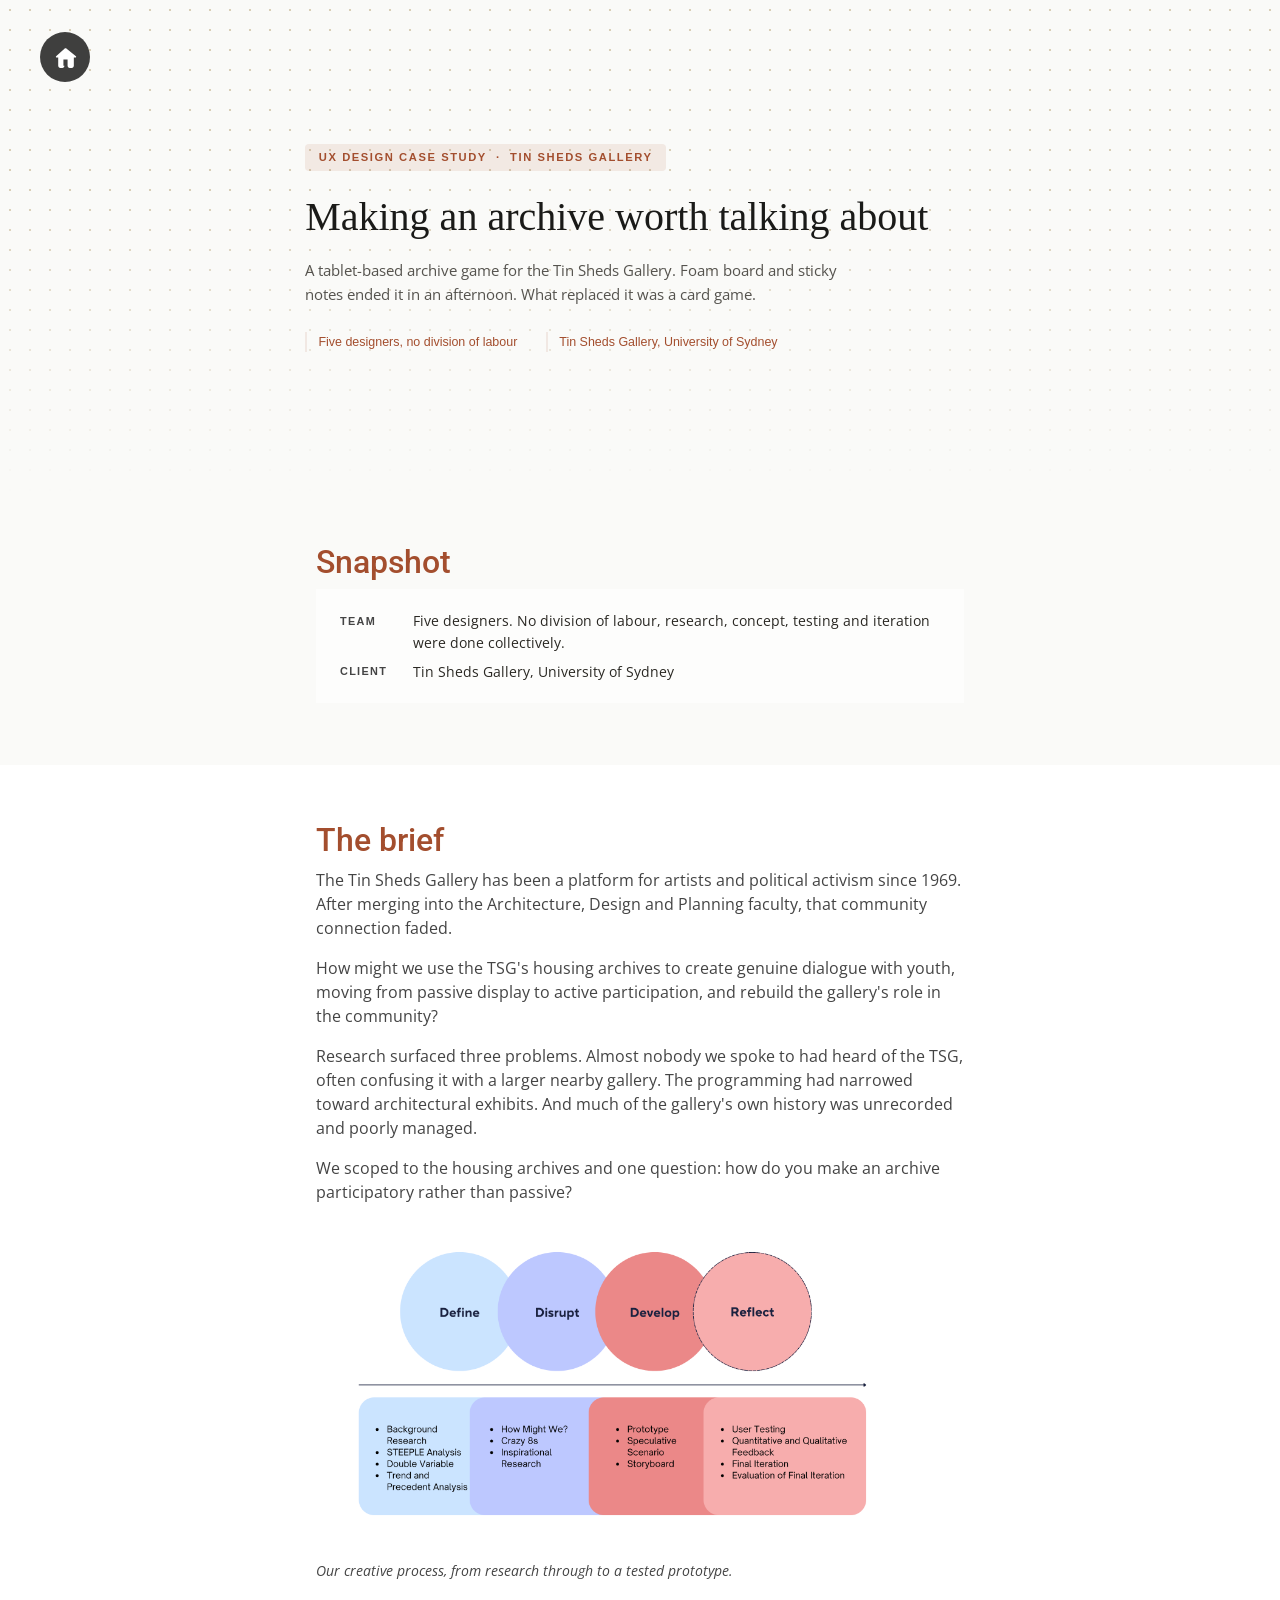
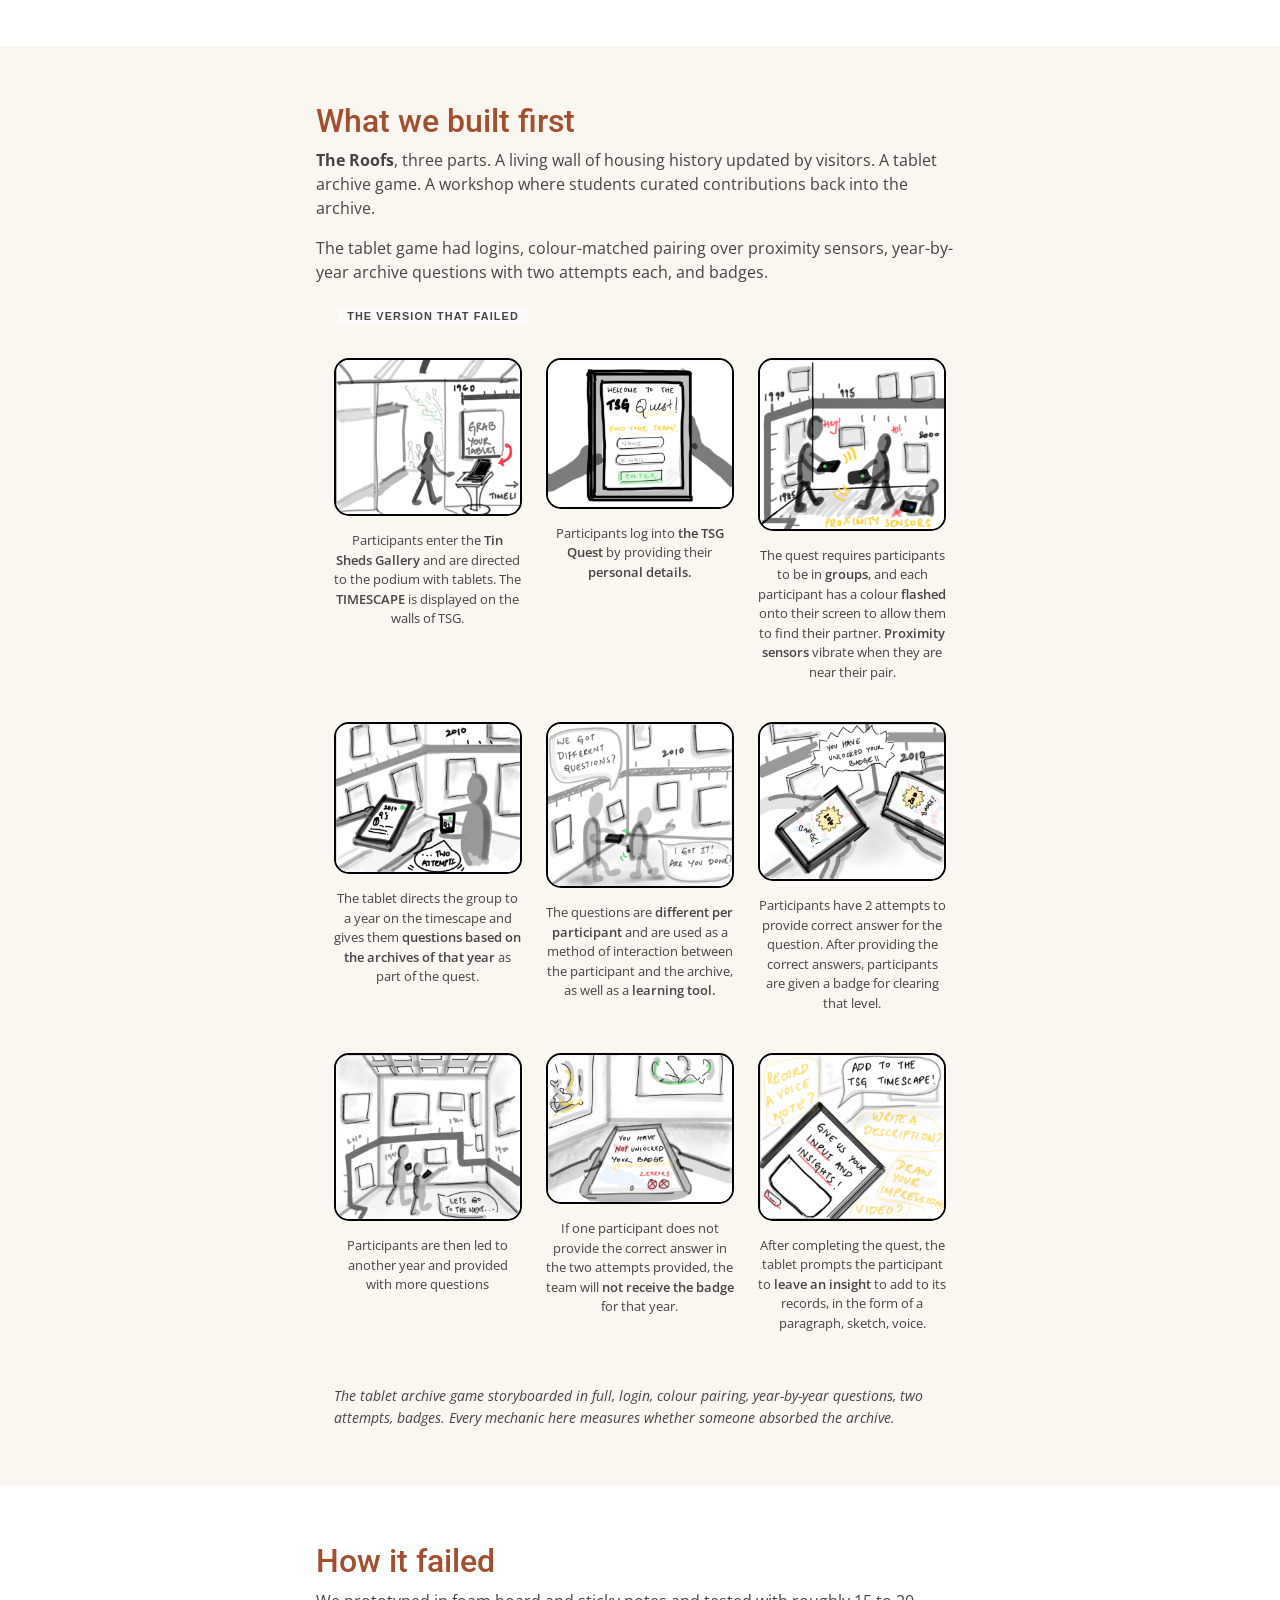
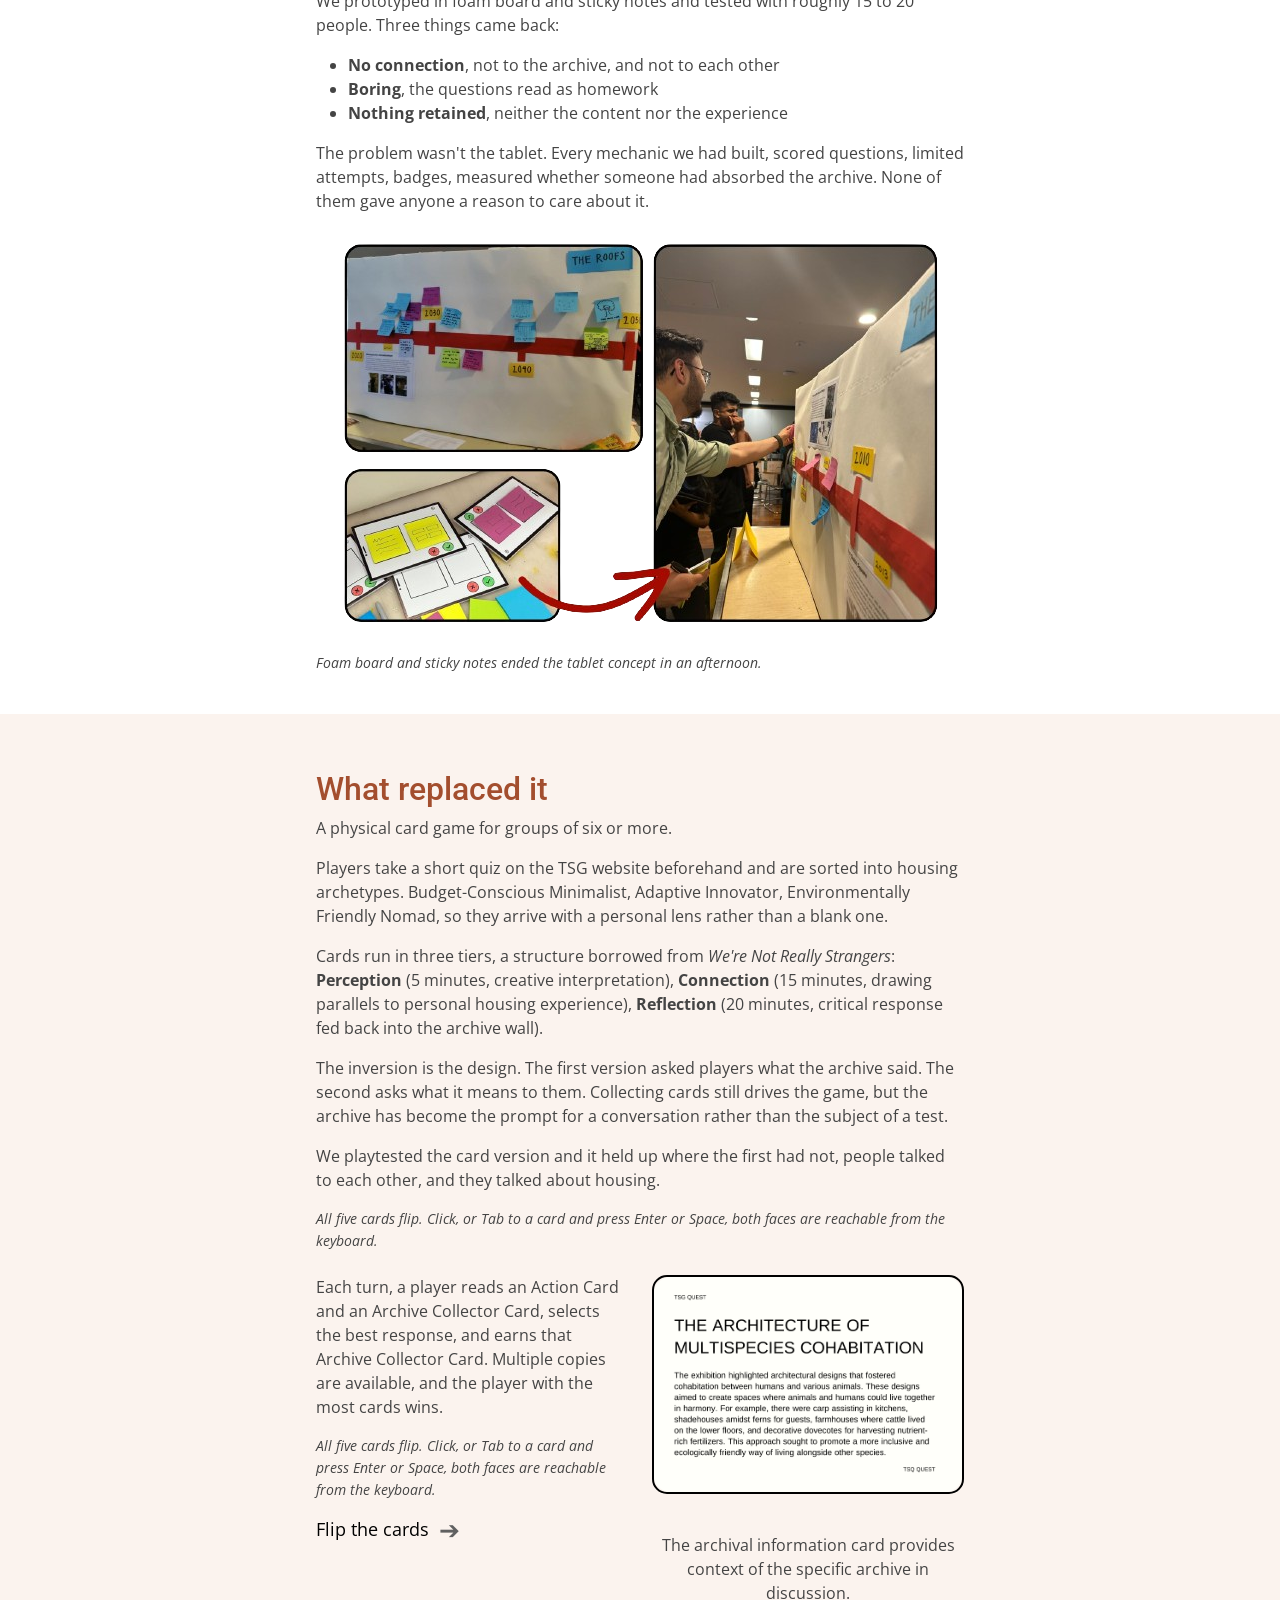
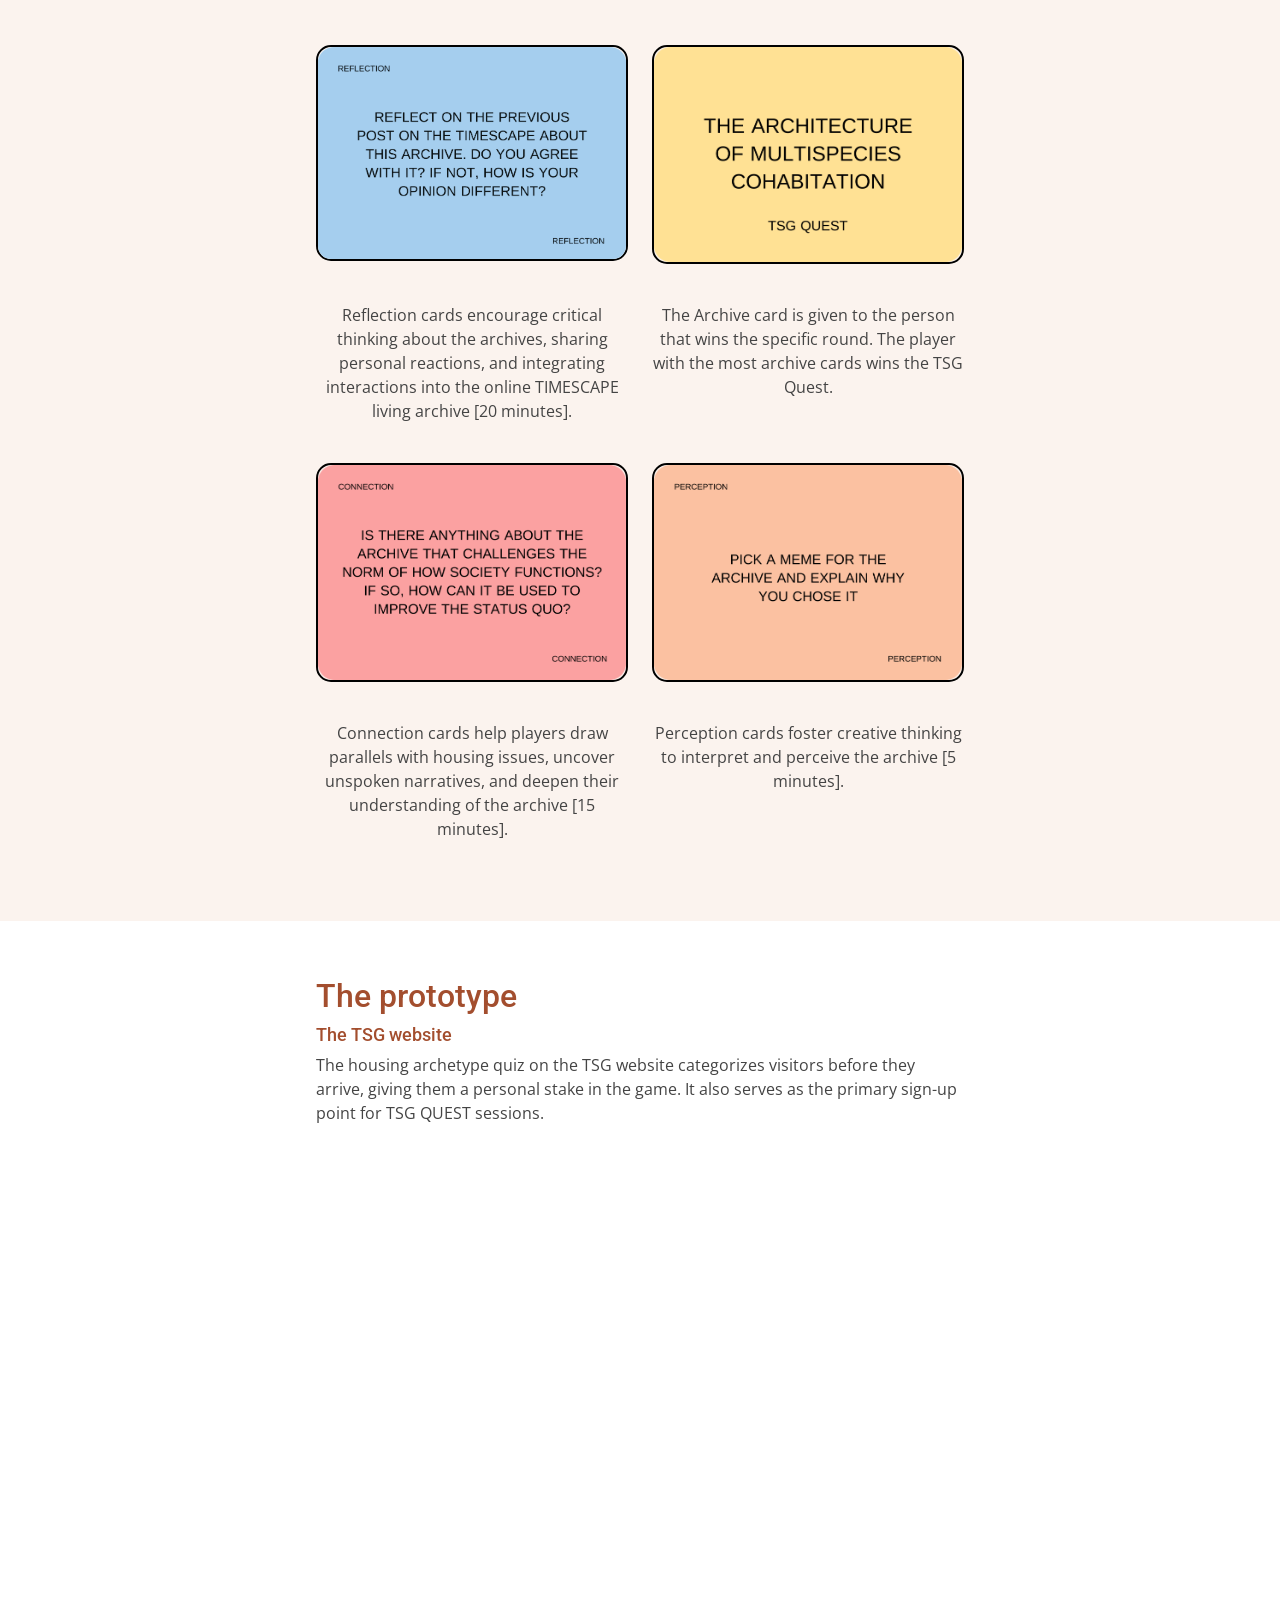
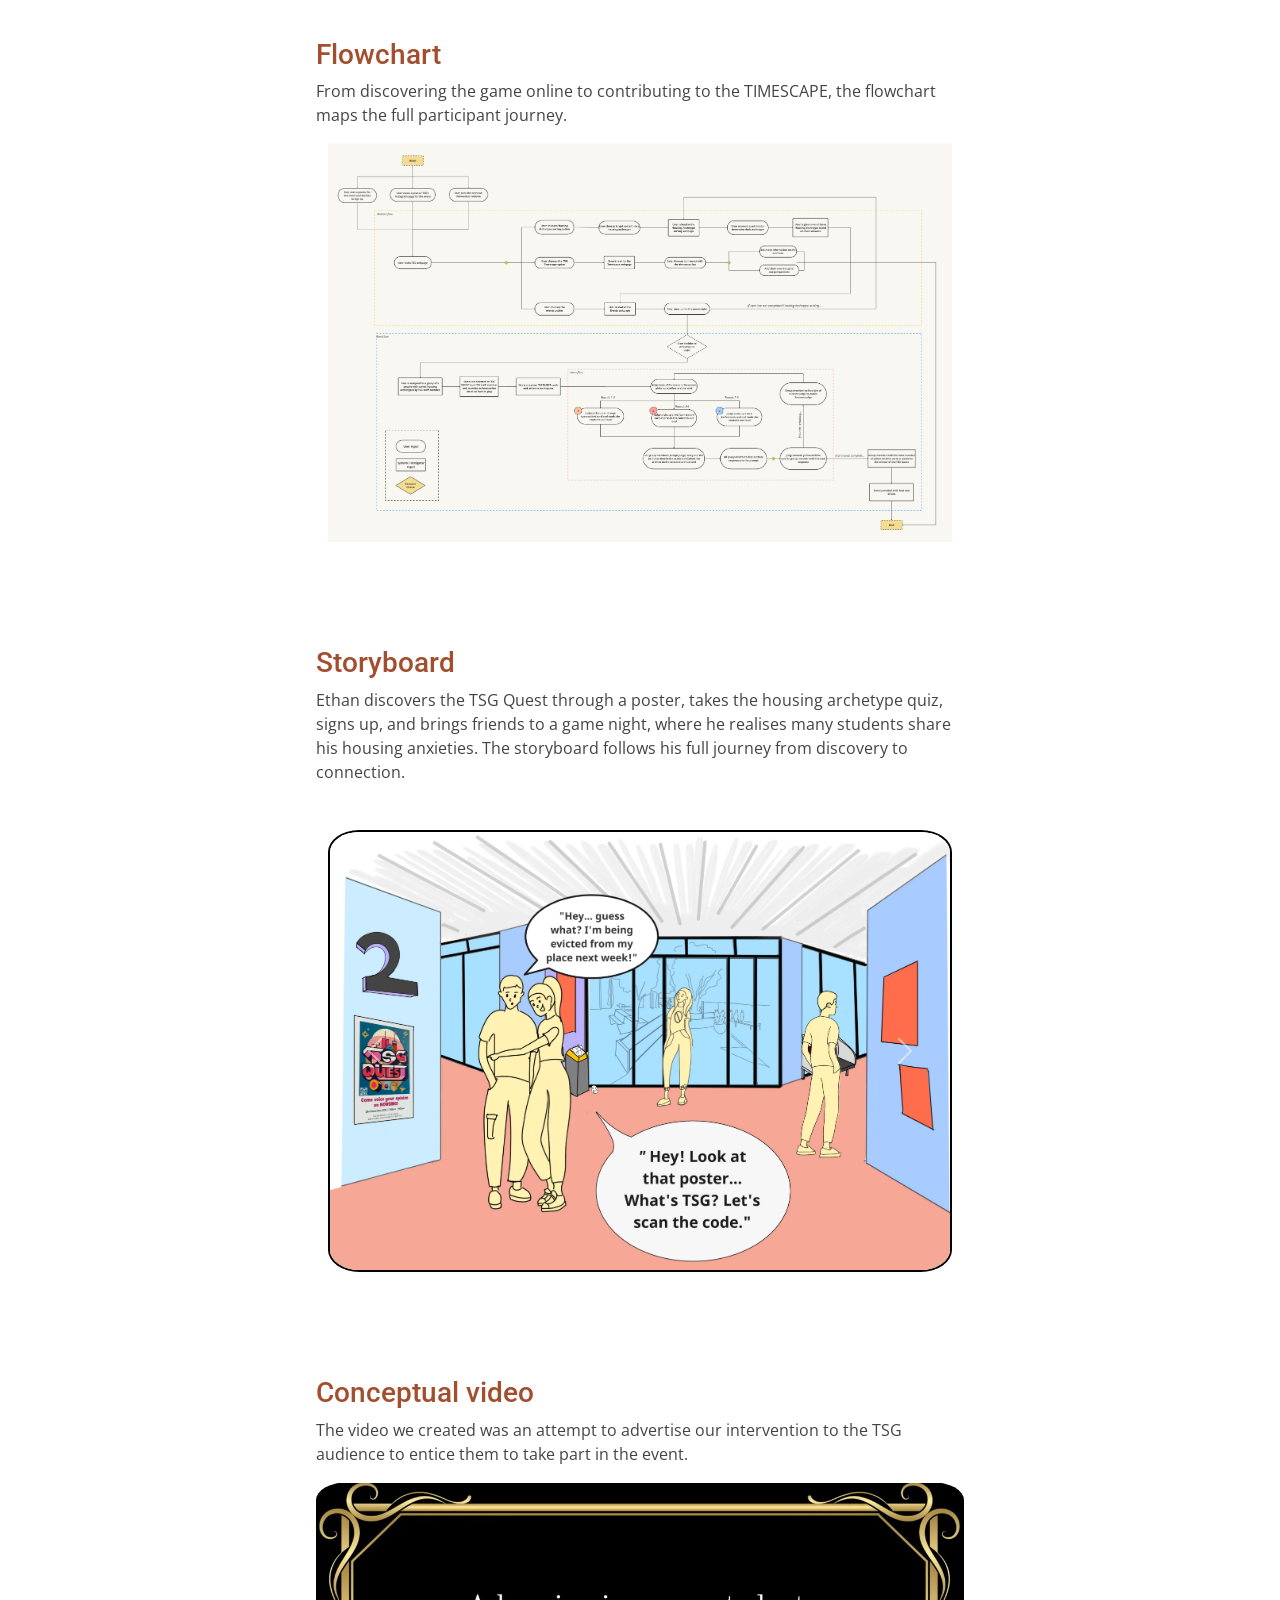
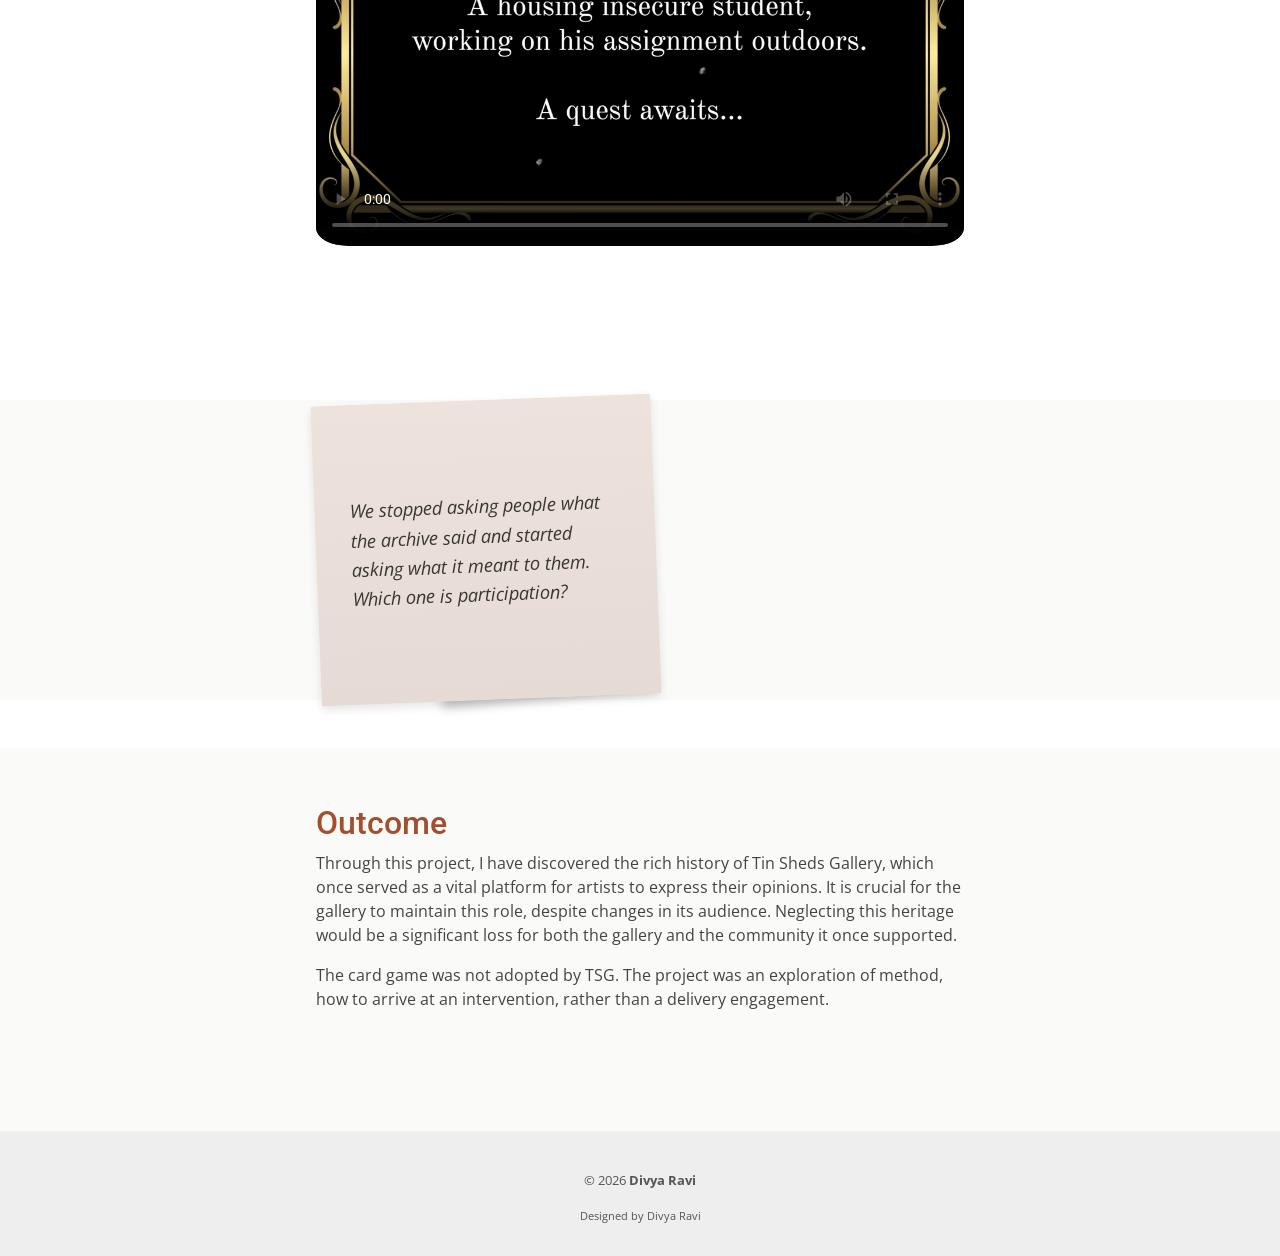
==== ux-projects/studio_project.html @ 5db8ec94 "first new commit" ====
<!DOCTYPE html>
<html lang="en">

<head>
  <meta charset="utf-8">
  <meta content="width=device-width, initial-scale=1" name="viewport">

  <title>TSG Quest | Divya Ravi</title>
  <meta content="" name="description">
  <meta content="" name="keywords">
  
  <!-- Favicons -->
  <link href="assets/img/apple-touch-icon.png" rel="apple-touch-icon"> 

  <link rel="icon" href="data:,">

  <!-- Google Fonts -->
  <link href="https://fonts.googleapis.com/css?family=Open+Sans:300,300i,400,400i,600,600i,700,700i|Roboto:300,300i,400,400i,500,500i,600,600i,700,700i|Poppins:300,300i,400,400i,500,500i,600,600i,700,700i" rel="stylesheet">


  

  <!-- Runs before any CSS. Two jobs, both fail-safe:
       1. adds .js to <html> — [data-aos] hiding is gated on it, so if this
          script never runs every animated element renders visible.
       2. adds .preloader-seen on repeat visits in the same tab, so the
          preloader is never painted on internal navigation (no flash). -->
  <script>
    document.documentElement.className += ' js';
    try {
      if (sessionStorage.getItem('dr-preloader-shown')) {
        document.documentElement.className += ' preloader-seen';
      }
    } catch (e) { /* private mode / storage blocked — just show the preloader */ }
  </script>
  <!-- PATH: vendor CSS — Bootstrap 5, Bootstrap Icons, AOS (CDN; local vendor/ was absent) -->
  <link href="https://cdn.jsdelivr.net/npm/bootstrap@5.3.3/dist/css/bootstrap.min.css" rel="stylesheet">
  <link href="https://cdn.jsdelivr.net/npm/bootstrap-icons@1.11.3/font/bootstrap-icons.min.css" rel="stylesheet">
  <link href="https://cdn.jsdelivr.net/npm/aos@2.3.4/dist/aos.css" rel="stylesheet">
  <!-- PATH: main stylesheet -->
  <link href="assets/css/projectstyle.css" rel="stylesheet">
  <!-- PATH: shared case study styles — hero pattern (flow strip to follow) -->
  <link href="assets/css/case-study.css?v=5" rel="stylesheet">

  <link rel="preconnect" href="https://fonts.googleapis.com">
  <link rel="preconnect" href="https://fonts.gstatic.com" crossorigin>
  <link href="https://fonts.googleapis.com/css2?family=Playwrite+PE:wght@100..400&display=swap" rel="stylesheet">

  

  <style>

body{
      margin-left: 0%;
      margin-right: 0%;
    }


    .playwrite-text {
    font-family: "Playwrite PE", cursive;
    font-optical-sizing: auto;
    font-weight: 400; /* Adjust the weight as needed */
    font-style: normal;
}


@media (max-width: 600px) {
  .dis{
    display: none;
  }
}

    /* ── TSG — page accent. The ONLY per-page hero
       declaration. Everything else is in case-study.css.
       terracotta · verified >=4.5:1 as text on #FAFAF8 ── */
    .tsg-hero { --hero-accent: #A34E2E; }
  
    /* Page accent on <body> so h2/h3 and the drop-cap can reach it. */
    body { --hero-accent: #A34E2E; }
  </style>

 <script async src="https://www.googletagmanager.com/gtag/js?id=G-MVNYZ6Y0L4"></script>
<script>
  window.dataLayer = window.dataLayer || [];
  function gtag(){dataLayer.push(arguments);}
  gtag('js', new Date());

  gtag('config', 'G-MVNYZ6Y0L4');
</script>
  
</head>

<body>

  
  <a href="../index.html" class="home-btn" aria-label="Back to Home">
  <svg viewBox="0 0 24 24" class="home-icon">
    <path d="M10 20v-6h4v6c0 1.1.9 2 2 2h2c1.1 0 
    2-.9 2-2v-8h1.55c.66 0 .99-.8.47-1.27L13.12 
    3.52c-.6-.56-1.53-.56-2.12 0L2.98 10.73c-.52.47-.19 
    1.27.47 1.27H5v8c0 1.1.9 2 2 2h2c1.1 0 
    2-.9 2-2z"/>
  </svg>
</a>

   <!-- Header 
   <header id="header" class="d-flex align-items-center">
    <div class="container d-flex align-items-center justify-content-between">

      <div class="logo">
        <a href="../index.html"><img src="assets/img/logo.png" alt="" class="img-fluid"></a>
      </div>

      <nav id="navbar" class="navbar">
        <ul>
          <li><a class="nav-link scrollto active" href="../index.html">Projects</a></li>
          <li><a class="nav-link scrollto" href="../AboutMe.html">About</a></li>

        </ul>-
        <i class="bi bi-list mobile-nav-toggle"></i>
      </nav>

    </div>
    
  </header><!-- End Header -->
  

  
  <main id="main">

<div class="project-hero tsg-hero">
  <div class="container">
    <div class="text-with-margins">

      <span class="badge-type">UX Design Case Study &nbsp;·&nbsp; Tin Sheds Gallery</span>

      <h1>Making an archive worth talking about </h1>

      <p class="hero-sub">A tablet-based archive game for the Tin Sheds Gallery. Foam board and sticky notes ended it in an afternoon. What replaced it was a card game.</p>

      <div class="meta-row">
        <div class="meta-chip">Five designers, no division of labour</div>
        <div class="meta-chip">Tin Sheds Gallery, University of Sydney</div>
      
      </div>

    </div>
  </div>
</div>

    <!-- ══ Snapshot ══ -->
    <div class="frame-bg" style="background:#FAFAF8; width:100%;">
      <div class="container padding" style="padding-top:3rem;" data-aos="fade-up">
        <div class="text-with-margins">
          <h2>Snapshot</h2>
          <dl class="cs-snapshot">
            <dt>Team</dt>   <dd>Five designers. No division of labour, research, concept, testing and iteration were done collectively.</dd>
            <dt>Client</dt> <dd>Tin Sheds Gallery, University of Sydney</dd>
          </dl>
        </div>
      </div>
    </div>

    <!-- ══ The brief — absorbs THE DESIGN CHALLENGE, Design Process,
         Identifying the problem, OUR CREATIVE PROCESS ══ -->
    <div class="frame-bg" style="background:#FFFFFF; width:100%;">
      <div class="container padding" style="padding-top:3.5rem;" data-aos="fade-up">
        <div class="text-with-margins">
          <h2>The brief</h2>
          <p>The Tin Sheds Gallery has been a platform for artists and political activism since 1969. After merging into the Architecture, Design and Planning faculty, that community connection faded.</p>
          <p>How might we use the TSG's housing archives to create genuine dialogue with youth, moving from passive display to active participation, and rebuild the gallery's role in the community?</p>
          <p>Research surfaced three problems. Almost nobody we spoke to had heard of the TSG, often confusing it with a larger nearby gallery. The programming had narrowed toward architectural exhibits. And much of the gallery's own history was unrecorded and poorly managed.</p>
          <p>We scoped to the housing archives and one question: how do you make an archive participatory rather than passive?</p>
          <img src="./assets/img/studio/design-process.png" alt="design process"  data-aos="zoom-in" width="90%" loading="lazy">
          <p class="cs-caption">Our creative process, from research through to a tested prototype.</p>
          <br>
        </div>
      </div>
    </div>

    <!-- ══ What we built first — absorbs Our Initial Concept, THE ROOFS ══ -->
    <div class="frame-bg" style="background:#FAF6F0; width:100%;">
      <div class="container padding" style="padding-top:3.5rem;" data-aos="fade-up">
        <div class="text-with-margins">
          <h2>What we built first</h2>
          <p><strong>The Roofs</strong>, three parts. A living wall of housing history updated by visitors. A tablet archive game. A workshop where students curated contributions back into the archive.</p>
          <p>The tablet game had logins, colour-matched pairing over proximity sensors, year-by-year archive questions with two attempts each, and badges.</p>
          <div class="fs-framed" style="margin-top:2rem;">
                <span class="flow-strip__usecase">the version that failed</span>
              <div class="row" style="padding-top: 20px;">
                <div class="col-lg-4 mb-4">
                  <img src="./assets/img/studio/sb1.png" class="img-fluid" alt="Image 1" style="border: 2px solid #000;">
                  <p class="text-center" style="font-size: small;">Participants enter the <span class="semibold">Tin Sheds Gallery</span>  and are directed to the podium with tablets. The <span class="semibold">TIMESCAPE</span> is displayed on the walls of TSG.</p>
                </div>
                <div class="col-lg-4 mb-4">
                  <img src="./assets/img/studio/sb2.png" class="img-fluid" alt="Image 2" style="border: 2px solid #000;">
                  <p class="text-center" style="font-size: small;">Participants log into <span class="semibold">the TSG Quest</span> by providing their <span class="semibold">personal details.</span></p>
                </div>
                <div class="col-lg-4 mb-4">
                  <img src="./assets/img/studio/sb3.png" class="img-fluid" alt="Image 3" style="border: 2px solid #000;">
                  <p class="text-center" style="font-size: small;">The quest requires participants to be in <span class="semibold">groups</span>, and each participant has a colour <span class="semibold">flashed</span> onto their screen to allow them to find their partner. <span class="semibold">Proximity sensors</span> vibrate when they are near their pair.</p>
                </div>
                <div class="col-lg-4 mb-4">
                  <img src="./assets/img/studio/sb4.png" class="img-fluid" alt="Image 4" style="border: 2px solid #000;">
                  <p class="text-center" style="font-size: small;">The tablet directs the group to a year on the timescape and gives them <span class="semibold">questions based on the archives of that year</span> as part of the quest.</p>
                </div>
                <div class="col-lg-4 mb-4">
                  <img src="./assets/img/studio/sb5.png" class="img-fluid" alt="Image 5" style="border: 2px solid #000;">
                  <p class="text-center" style="font-size: small;">The questions are <span class="semibold">different per participant</span> and are used as a method of interaction between the participant and the archive, as well as a <span class="semibold">learning tool.</span></p>
                </div>
                <div class="col-lg-4 mb-4">
                  <img src="./assets/img/studio/sb6.png" class="img-fluid" alt="Image 6" style="border: 2px solid #000;">
                  <p class="text-center" style="font-size: small;">Participants have 2 attempts to provide correct answer for the question. After providing the correct answers, participants are given a badge for clearing that level.</p>
                </div>
                <div class="col-lg-4 mb-4">
                  <img src="./assets/img/studio/sb7.png" class="img-fluid" alt="Image 7" style="border: 2px solid #000;">
                  <p class="text-center" style="font-size: small;">Participants are then led to another year and provided with more questions</p>
                </div>
                <div class="col-lg-4 mb-4">
                  <img src="./assets/img/studio/sb8.png" class="img-fluid" alt="Image 8" style="border: 2px solid #000;">
                  <p class="text-center" style="font-size: small;">If one participant does not provide the correct answer in the two attempts provided, the team will <span class="semibold">not receive the badge</span> for that year.</p>
                </div>
                <div class="col-lg-4 mb-4">
                  <img src="./assets/img/studio/sb9.png" class="img-fluid" alt="Image 9" style="border: 2px solid #000;">
                  <p class="text-center" style="font-size: small;">After completing the quest, the tablet prompts the participant to <span class="semibold">leave an insight</span> to add to its records, in the form of a paragraph, sketch, voice.</p>
                </div>
              </div>
              <p class="cs-caption">The tablet archive game storyboarded in full, login, colour pairing, year-by-year questions, two attempts, badges. Every mechanic here measures whether someone absorbed the archive.</p>
              </div>
        </div>
      </div>
    </div>

    <!-- ══ How it failed — the centre of the page ══ -->
    <div class="frame-bg" style="background:#FFFFFF; width:100%;">
      <div class="container padding" style="padding-top:3.5rem;" data-aos="fade-up">
        <div class="text-with-margins">
          <h2>How it failed</h2>
          <p>We prototyped in foam board and sticky notes and tested with roughly 15 to 20 people. Three things came back:</p>
          <ul>
            <li><strong>No connection</strong>, not to the archive, and not to each other</li>
            <li><strong>Boring</strong>, the questions read as homework</li>
            <li><strong>Nothing retained</strong>, neither the content nor the experience</li>
          </ul>
          <p>The problem wasn't the tablet. Every mechanic we had built, scored questions, limited attempts, badges, measured whether someone had absorbed the archive. None of them gave anyone a reason to care about it.</p>
          <img src="./assets/img/studio/user-testing.png" class="img-fluid d-block mx-auto" alt="Image" style="max-width: 100%; max-height: auto;">
          <p class="cs-caption">Foam board and sticky notes ended the tablet concept in an afternoon.</p>
        </div>
      </div>
    </div>

    <!-- ══ What replaced it — absorbs Card Game, FINAL CONCEPT, ACTION CARDS ══ -->
    <div class="frame-bg" style="background:#FBF3EE; width:100%;">
      <div class="container padding" style="padding-top:3.5rem;" data-aos="fade-up">
        <div class="text-with-margins">
          <h2>What replaced it</h2>
          <p>A physical card game for groups of six or more.</p>
          <p>Players take a short quiz on the TSG website beforehand and are sorted into housing archetypes. Budget-Conscious Minimalist, Adaptive Innovator, Environmentally Friendly Nomad, so they arrive with a personal lens rather than a blank one.</p>
          <p>Cards run in three tiers, a structure borrowed from <em>We're Not Really Strangers</em>: <strong>Perception</strong> (5 minutes, creative interpretation), <strong>Connection</strong> (15 minutes, drawing parallels to personal housing experience), <strong>Reflection</strong> (20 minutes, critical response fed back into the archive wall).</p>
          <p>The inversion is the design. The first version asked players what the archive said. The second asks what it means to them. Collecting cards still drives the game, but the archive has become the prompt for a conversation rather than the subject of a test.</p>
          <p>We playtested the card version and it held up where the first had not, people talked to each other, and they talked about housing.</p>

          <p class="cs-caption">All five cards flip. Click, or Tab to a card and press Enter or Space, both faces are reachable from the keyboard.</p>
          <div class="row mt-4">
              <!-- First Cell: Text Only -->
              <div class="col-md-6 mb-4 vertical-center">
                <div class="text-left">
                  <p>Each turn, a player reads an Action Card and an Archive Collector Card, selects the best response, and earns that Archive Collector Card. Multiple copies are available, and the player with the most cards wins.</p>
                   <p class="cs-caption">All five cards flip. Click, or Tab to a card and press Enter or Space, both faces are reachable from the keyboard.</p>
                   <div class="flip-cards-text">
                    <span style="color: #000;">Flip the cards</span>
                    <span class="arrow">➔</span> <!-- This is the right arrow Unicode character -->
                  </div>
                </div>
              </div>
              
              <!-- Second Cell: Image with Text -->

              <div class="col-md-6 mb-4">
                <div class="text-center">
                  <div class="flip-card" onclick="toggleFlip(this)">
                    <div class="flip-card-inner">
                      <div class="flip-card-front">
                        <img src="./assets/img/studio/information.png" alt="info card" style="width:100%; height:100%; border: 2px solid #000;" class="img-fluid">
                      </div>
                      <div class="flip-card-back">
                        <img src="./assets/img/studio/info-back.png" alt="infocard" style="width:100%; height:100%; border: 2px solid #000;" class="img-fluid">
                      </div>
                    </div>
                  </div>
                  <p class="mt-2 text-center">The archival information card provides context of the specific archive in discussion.</p>
                </div>
              </div>
            </div>
          <div class="row">
              <!-- Third Cell: Image with Text -->
              <div class="col-md-6 mb-4">
                <div class="text-center">
                  <div class="flip-card" onclick="toggleFlip(this)">
                    <div class="flip-card-inner">
                      <div class="flip-card-front">
                        <img src="./assets/img/studio/reflection.png" alt="blue card" style="width:100%; height:100%; border: 2px solid #000;" class="img-fluid">
                      </div>
                      <div class="flip-card-back">
                        <img src="./assets/img/studio/reflection-back.png" alt="blue card" style="width:100%; height:100%; border: 2px solid #000;" class="img-fluid">
                      </div>
                    </div>
                  </div>
                  <p class="mt-2 text-center">Reflection cards encourage critical thinking about the archives, sharing personal reactions, and integrating interactions into the online TIMESCAPE living archive [20 minutes].</p>
                </div>
              </div>
        
              <!-- Fourth Cell: Image with Text -->
              <div class="col-md-6 mb-4">
                <div class="text-center">
                  <div class="flip-card" onclick="toggleFlip(this)">
                    <div class="flip-card-inner">
                      <div class="flip-card-front">
                        <img src="./assets/img/studio/archive.png" alt="yellow card" style="width:100%; height:100%; border: 2px solid #000;" class="img-fluid">
                      </div>
                      <div class="flip-card-back">
                        <img src="./assets/img/studio/archive-back.png" alt="yellow card" style="width:100%; height:100%; border: 2px solid #000;" class="img-fluid">
                      </div>
                    </div>
                  </div>
                  <p class="mt-2 text-center">The Archive card is given to the person that wins the specific round. The player with the most archive cards wins the TSG Quest.</p>
                </div>
              </div>
            </div>
          <div class="row">
              <!-- Fifth Cell: Image with Text -->
              <div class="col-md-6 mb-4">
                <div class="text-center">
                  <div class="flip-card" onclick="toggleFlip(this)">
                    <div class="flip-card-inner">
                      <div class="flip-card-front">
                        <img src="./assets/img/studio/connection.png" alt="red card" style="width:100%; height:100%; border: 2px solid #000;" class="img-fluid">
                      </div>
                      <div class="flip-card-back">
                        <img src="./assets/img/studio/connection-back.png" alt="red card" style="width:100%; height:100%; border: 2px solid #000;" class="img-fluid">
                      </div>
                    </div>
                  </div>
                  <p class="mt-2 text-center">Connection cards help players draw parallels with housing issues, uncover unspoken narratives, and deepen their understanding of the archive [15 minutes].</p>
                </div>
              </div>
        
              <!-- Sixth Cell: Image with Text -->
              
              <div class="col-md-6 mb-4">
                <div class="text-center">
                  <div class="flip-card" onclick="toggleFlip(this)">
                    <div class="flip-card-inner">
                      <div class="flip-card-front">
                        <img src="./assets/img/studio/perception.png" alt="orange card" style="width:100%; height:100%; border: 2px solid #000;" class="img-fluid">
                      </div>
                      <div class="flip-card-back">
                        <img src="./assets/img/studio/perception-back.png" alt="orange card" style="width:100%; height:100%; border: 2px solid #000;" class="img-fluid">
                      </div>
                    </div>
                  </div>
                  <p class="mt-2 text-center">Perception cards foster creative thinking to interpret and perceive the archive [5 minutes].</p>
                </div>
              </div>
            </div>
        </div>
      </div>
    </div>

    <!-- ══ The prototype — absorbs Website prototype, FlowChart, StoryBoard, Video ══ -->
    <div class="frame-bg" style="background:#FFFFFF; width:100%;">
      <div class="container padding" style="padding-top:3.5rem;" data-aos="fade-up">
        <div class="text-with-margins">
          <h2>The prototype</h2>

          <h3 style="font-size: large;">The TSG website</h3>
          <p>The housing archetype quiz on the TSG website categorizes visitors before they arrive, giving them a personal stake in the game. It also serves as the primary sign-up point for TSG QUEST sessions.</p>
          <div class="icon-box mt-5">
            <div class="figma-container" style=" padding-bottom: 20px;">
                <iframe class="figma-embed" src="https://www.figma.com/embed?embed_host=share&url=https%3A%2F%2Fwww.figma.com%2Fproto%2Fgc8Y8tda2FNI83XiVoOhji%2FProjects%3Fpage-id%3D1%253A2%26type%3Ddesign%26node-id%3D5-191%26viewport%3D446%252C463%252C0.06%26t%3DygktWAiurfx8zF29-1%26scaling%3Dscale-down%26mode%3Ddesign" allowfullscreen></iframe>
            </div>
          </div>

          <div class="container padding"></div>
          <h3>Flowchart</h3>
          <p>From discovering the game online to contributing to the TIMESCAPE, the flowchart maps the full participant journey.</p>
          <div class="container-fluid">
          <img src="./assets/img/studio/flowchart.jpg" alt="flowchart" data-aos="zoom-in" width="100%" loading="lazy" data-bs-toggle="modal" data-bs-target="#lightboxModal">
        </div>

        <div class="container padding"></div>
        <br>
          <h3>Storyboard</h3>
          <p>Ethan discovers the TSG Quest through a poster, takes the housing archetype quiz, signs up, and brings friends to a game night, where he realises many students share his housing anxieties. The storyboard follows his full journey from discovery to connection.</p>
          <div class="container-fluid" style="padding-top: 30px;" >
          <div id="carouselExample" class="carousel slide">
            <div class="carousel-inner">
              <div class="carousel-item active">
                <img src="./assets/img/studio/story1.jpg" class="d-block w-100" alt="storyboard" style="border: 2px solid #000; border-radius:5%;">
                <div class="overlay">
                  <div class="text">Two students walk into the Wilkinson building. Our protagonist, Ethan, is worried about being evicted. They spot a TSG Quest poster on the wall and scan the QR code to get to the website.</div>
                </div>
              </div>
              <div class="carousel-item">
                <img src="./assets/img/studio/story2.jpg" class="d-block w-100" alt="storyboard" style="border: 2px solid #000; border-radius:5%; ">
                <div class="overlay">
                  <div class="text">Back at home, Ethan visits the TSG website as he recollects seeing the word “housing” on the poster and decides to check it out. Out of curiosity, he takes a housing archetype quiz. </div>
                </div>
              </div>
              <div class="carousel-item">
                <img src="./assets/img/studio/story3.jpg" class="d-block w-100" alt="storyboard" style="border: 2px solid #000; border-radius:5%;">
                <div class="overlay">
                  <div class="text">Ethan discovers that his housing archetype is Adaptive Innovator. He then decides to sign up for the TSG Quest game night.</div>
                </div>
              </div>
              <div class="carousel-item">
                <img src="./assets/img/studio/story4.jpg" class="d-block w-100" alt="storyboard" style="border: 2px solid #000; border-radius:5%;">
                <div class="overlay">
                  <div class="text">He calls up his friends and invites them to the TSG Quest.</div>
                </div>
              </div>
              <div class="carousel-item">
                <img src="./assets/img/studio/story5.jpg" class="d-block w-100" alt="storyboard" style="border: 2px solid #000; border-radius:5%;">
                <div class="overlay">
                  <div class="text">He attends the TSG Quest game night to socialise with other like-minded individuals.</div>
                </div>
              </div>
              <div class="carousel-item">
                <img src="./assets/img/studio/story6.jpg" class="d-block w-100" alt="storyboard" style="border: 2px solid #000; border-radius:5%;">
                <div class="overlay">
                  <div class="text">He is sorted into a group of 6 and is given a deck of cards. This deck contains 3 types of cards. All members of the group get a white information card for each housing archive. The orange, red, and blue action cards dictate the task for each round. Yellow  archive cards are awarded to the round winner.</div>
                </div>
              </div>
              <div class="carousel-item">
                <img src="./assets/img/studio/story7.jpg" class="d-block w-100" alt="storyboard" style="border: 2px solid #000; border-radius:5%;">
                <div class="overlay">
                  <div class="text">The members of the group visit the Timescape and read through the community interaction on the page.</div>
                </div>
              </div>
              <div class="carousel-item">
                <img src="./assets/img/studio/story8.jpg" class="d-block w-100" alt="storyboard" style="border: 2px solid #000; border-radius:5%;">
                <div class="overlay">
                  <div class="text">Ethan realises that many students feel similarly insecure about their housing situation.</div>
                </div>
              </div>
            </div>
            <button class="carousel-control-prev" type="button" data-bs-target="#carouselExample" data-bs-slide="prev">
              <span class="carousel-control-prev-icon" aria-hidden="true"></span>
              <span class="visually-hidden">Previous</span>
            </button>
            <button class="carousel-control-next" type="button" data-bs-target="#carouselExample" data-bs-slide="next">
              <span class="carousel-control-next-icon" aria-hidden="true"></span>
              <span class="visually-hidden">Next</span>
            </button>
          </div>
          </div>

          <div class="container padding"></div>
          <br>
          <h3>Conceptual video</h3>
          <p>The video we created was an attempt to advertise our intervention to the TSG audience to entice them to take part in the event.</p>
          <div class="embed-responsive" style="margin-bottom: 50px; border-radius:5%;">
            <video class="embed-responsive-item" width="100%" controls
                   poster="./assets/img/studio/video-poster.png">
              <source src="./assets/img/studio/video.mp4" type="video/mp4">
              Your browser does not support the video tag.
            </video>
          </div>
        </div>
      </div>
    </div>

    <!-- Closing question, set as a note. -->
    <div class="frame-bg" style="background:#FAFAF8; width:100%;">
      <div class="container padding" style="padding-top:0; padding-bottom:0;" data-aos="fade-up">
        <div class="text-with-margins">
          <div class="cs-note">
            <p>We stopped asking people what the archive said and started asking what it meant to them. Which one is participation?</p>
          </div>
        </div>
      </div>
    </div>

    <!-- ══ Outcome  +  closing line ══ -->
    <div class="frame-bg" style="background:#FAFAF8; width:100%; padding-bottom:4rem;">
      <div class="container padding" style="padding-top:3.5rem;" data-aos="fade-up">
        <div class="text-with-margins">
          <h2>Outcome</h2>
          <p>Through this project, I have discovered the rich history of Tin Sheds Gallery, which once served as a vital platform for artists to express their opinions. It is crucial for the gallery to maintain this role, despite changes in its audience. Neglecting this heritage would be a significant loss for both the gallery and the community it once supported.</p>
          <p>The card game was not adopted by TSG. The project was an exploration of method, how to arrive at an intervention, rather than a delivery engagement.</p>

        </div>
      </div>
    </div>


<div class="modal fade" id="lightboxModal" tabindex="-1" aria-labelledby="lightboxModalLabel" aria-hidden="true">
    <div class="modal-dialog modal-dialog-centered">
      <div class="modal-content">
        <div class="modal-body">
          <img src="./assets/img/studio/flowchart.jpg" alt="flowchart">
        </div>
      </div>
    </div>
  </div>

  </main>
  <!-- End #main -->

  <!-- ======= Footer ======= -->
    <footer id="footer">
      <div class="container">
        <div class="row">


    <div class="container">
      <div class="credits">
        <div class="copyright">
        <p>&copy; <script>document.write(new Date().getFullYear())</script><strong> Divya Ravi</p></strong>
        <a style="font-size: smaller;">Designed by Divya Ravi</a>
        </div>
      </div>
    </div>
  </footer>
  <!-- End Footer -->

  <div id="preloader" aria-hidden="true"></div>
  <a href="#" class="back-to-top d-flex align-items-center justify-content-center"><i class="bi bi-arrow-up-short"></i></a>




  <!-- PATH: vendor JS — Bootstrap 5 bundle + AOS (CDN) -->
  <script src="https://cdn.jsdelivr.net/npm/bootstrap@5.3.3/dist/js/bootstrap.bundle.min.js"></script>
  <script src="https://cdn.jsdelivr.net/npm/aos@2.3.4/dist/aos.js"></script>
  <!-- PATH: flow strip + group frames (shared) -->
  <script src="assets/js/flow-strip.js?v=5"></script>
  <!-- Template Main JS File -->
  <script src="assets/js/main.js"></script>

</body>

</html>
---- ux-projects/assets/css/projectstyle.css ----
/**
* Template Name: Medicio - v4.10.0
* Template URL: https://bootstrapmade.com/medicio-free-bootstrap-theme/
* Author: BootstrapMade.com
* License: https://bootstrapmade.com/license/
*/

/*--------------------------------------------------------------
# General
--------------------------------------------------------------*/

.home-btn {
  position: fixed;
  top: 2rem;
  left: 2.5rem;
  display: flex;
  align-items: center;
  justify-content: center;

  width: 50px;
  height: 50px;

  background: rgba(0, 0, 0, 0.75);
  border-radius: 50%;
  backdrop-filter: blur(6px);
  text-decoration: none;

  transition: all 0.25s ease;
  z-index: 9999;
}

.home-btn:hover {
  background: rgba(0, 0, 0, 0.95);
  transform: scale(1.08);
}

.home-icon {
  width: 25px;
  height: 25px;
  fill: white;
}

/* RESPONSIVE */
@media (max-width: 600px) {
  .home-btn {
    top: 1rem;
    left: 1rem;
    width: 38px;
    height: 38px;
  }
  .home-icon {
    width: 20px;
    height: 20px;
  }
}


body {
    font-family: "Open Sans", sans-serif;
    color: #444444;
    margin: 0%;
    width : 100vw;
    overflow-x: hidden;
    
  }
  
  a {
    color: #3f68c0;
    text-decoration: none;
  }
  
  a:hover {
    color: #809eda;
    text-decoration: none;
  }
  
  h1,
  h2,
  h3,
  h4,
  h5,
  h6{
    font-family: "Roboto", sans-serif;
    /*margin-left: 20%;
    margin-right: 20%;*/
  }

  .sticky{
    font-family: "Lucida Console", "Courier New", monospace; 
    color: #000000;
    padding-left: 5%;
    padding-right: 5%;
    font-size:14px;
  }
  .sticky:hover {
    transform: scale(1.05);
}

  .semibold {
    font-weight: 600; /* Adjust as needed */
  }

  .semibold-yellow{
    font-weight: 600;
    color:#BF9100;
  }

  .text-with-margins {
    margin-left: 20%;
    margin-right: 20%;
  }
  .text-with-margins h4{
    font-family:Arial, Helvetica, sans-serif;
    font-size: 2.5vh;
    padding-top: 6px;
    padding-bottom: 2px;
    font-weight: medium;
    color: #8a8a8a;
  }

  .vertical-center {
    display: flex;
    align-items: center;
    height: 100%;
  }
  
  @media (max-width: 768px) {
    .text-with-margins {
      margin-left: 10%; /* Adjust for smaller screens if needed */
      margin-right: 10%; /* Adjust for smaller screens if needed */
    }
  }
  
  .outer-margin {
    margin-left: 20%;
    margin-right: 20%; /* Add 10% top/bottom and 20% left/right margin around the container */
  }

  @media (max-width: 768px) {
    .outer-margin {
      margin-left: 8%;
    margin-right: 8%; /* Adjust margin for smaller screens if needed */
    }
  }
  /*--------------------------------------------------------------
  # Preloader
  --------------------------------------------------------------*/
  /* Loader matches redirect.html: navy ground, #7dbfe6 ring.

     FAILSAFE — this is the important part. #preloader carries its own CSS
     animation that hides it at 4s with no JavaScript involved. If main.js
     fails, is blocked, or 404s, the page still becomes visible. The old
     behaviour (JS is the only thing that ever hides it) is gone.

     JS hides it earlier via .is-hidden; that uses !important so it wins
     against the running failsafe animation. */

  #preloader {
    position: fixed;
    top: 0;
    left: 0;
    right: 0;
    bottom: 0;
    z-index: 9999;
    overflow: hidden;
    background: #0d1b2e;
    animation: preloader-failsafe 4s linear forwards;
  }

  /* Spinning ring — mirrors the #fish-loader ring in redirect.html */
  #preloader:before {
    content: "";
    position: fixed;
    top: calc(50% - 30px);
    left: calc(50% - 30px);
    width: 60px;
    height: 60px;
    border-radius: 50%;
    border: 3px solid transparent;
    border-top-color: rgba(125, 191, 230, 0.8);
    border-right-color: rgba(125, 191, 230, 0.3);
    -webkit-animation: animate-preloader 1.4s linear infinite;
    animation: animate-preloader 1.4s linear infinite;
  }

  /* JS-driven hide (400ms min display, 2.5s hard cap — see main.js) */
  #preloader.is-hidden {
    animation: none !important;
    opacity: 0 !important;
    visibility: hidden !important;
    pointer-events: none !important;
    transition: opacity 0.4s ease, visibility 0.4s ease;
  }

  /* Second visit in the same tab — never rendered at all.
     Set by the inline <head> script from sessionStorage, so there is no flash. */
  html.preloader-seen #preloader {
    display: none !important;
  }

  @keyframes preloader-failsafe {
    0%, 96% { opacity: 1; visibility: visible; }
    100%    { opacity: 0; visibility: hidden; }
  }

  @-webkit-keyframes animate-preloader {
    0%   { transform: rotate(0deg); }
    100% { transform: rotate(360deg); }
  }

  @keyframes animate-preloader {
    0%   { transform: rotate(0deg); }
    100% { transform: rotate(360deg); }
  }

  /* Reduced motion: no spinner, brief static state, then hide sooner. */
  @media (prefers-reduced-motion: reduce) {
    #preloader {
      animation: preloader-failsafe 1.2s linear forwards;
    }
    #preloader:before {
      -webkit-animation: none;
      animation: none;
      border-top-color: rgba(125, 191, 230, 0.8);
      border-right-color: rgba(125, 191, 230, 0.8);
      border-bottom-color: rgba(125, 191, 230, 0.8);
      border-left-color: rgba(125, 191, 230, 0.8);
    }
    #preloader.is-hidden { transition: none; }
  }

  /*--------------------------------------------------------------
  # AOS — fail-visible gate
  --------------------------------------------------------------*/
  /* AOS's own stylesheet sets [data-aos] { opacity: 0 } unconditionally, so if
     its JS never initialises the content stays invisible forever. There are 58
     data-aos attributes across these five pages.

     The inline <head> script adds .js to <html>. If that script did not run,
     this rule wins and every animated element renders fully visible. Content
     visibility therefore never depends on JavaScript. */
  html:not(.js) [data-aos] {
    opacity: 1 !important;
    transform: none !important;
    visibility: visible !important;
    transition: none !important;
  }

  /* Same guarantee for users who ask for reduced motion. */
  @media (prefers-reduced-motion: reduce) {
    [data-aos] {
      opacity: 1 !important;
      transform: none !important;
      transition: none !important;
      animation: none !important;
    }
  }

  /*--------------------------------------------------------------
  # Back to top button
  --------------------------------------------------------------*/
  .back-to-top {
    position: fixed;
    visibility: hidden;
    opacity: 0;
    right: 30px;
    bottom: 30px;
    z-index: 9999;
    background: #000000;
    width: 50px;
    height: 50px;
    border-radius: 50px;
    transition: all 0.4s;
  }
  .back-to-top i {
    font-size: 24px;
    color: #fff;
    line-height: 0;
  }
  .back-to-top:hover {
    background: #89baf3;
    color: #fff;
  }
  .back-to-top.active {
    visibility: visible;
    opacity: 1;
  }
  
  /*--------------------------------------------------------------
  # Disable aos animation delay on mobile devices
  --------------------------------------------------------------*/
  @media screen and (max-width: 768px) {
    [data-aos-delay] {
      transition-delay: 0 !important;
    }
  }
  
  /*--------------------------------------------------------------
  # Header
  --------------------------------------------------------------*/
  #header {
    transition: all 0.5s;
    z-index: 997;
    transition: all 0.5s;
    height: 60px;
    background: #fff;
    box-shadow: 0px 0px 20px 0px rgba(0, 0, 0, 0.12);
  }
  #header .logo h1 {
    font-size: 26px;
    margin: 0;
    padding: 6px 0;
    line-height: 1;
    font-weight: 600;
    letter-spacing: 1px;
    text-transform: uppercase;
    font-family: "Poppins", sans-serif;
  }
  #header .logo h1 a, #header .logo h1 a:hover {
    color: #3b3a3a;
    text-decoration: none;
  }
  #header .logo img {
    padding: 10px 0;
    margin: 5px 0;
    max-height: 80px;
  }
  
  .scrolled-offset {
    margin-top: 60px;
  }
  
  /*--------------------------------------------------------------
  # Navigation Menu
  --------------------------------------------------------------*/
  /**
  * Desktop Navigation 
  */
  .navbar {
    padding: 0;
  }
  .navbar ul {
    margin: 0;
    padding: 0;
    display: flex;
    list-style: none;
    align-items: center;
  }
  .navbar li {
    position: relative;
  }
  .navbar a, .navbar a:focus {
    display: flex;
    align-items: center;
    justify-content: space-between;
    padding: 10px 0 10px 30px;
    font-size: 18px;
    color: #2c4964;
    white-space: nowrap;
    transition: 0.3s;
  }
  .navbar a i, .navbar a:focus i {
    font-size: 20px;
    line-height: 0;
    margin-left: 5px;
  }
  .navbar a:hover, .navbar .active, .navbar .active:focus, .navbar li:hover > a {
    color: #7dbfe6;
  }
  .navbar .dropdown ul {
    display: block;
    position: absolute;
    left: 14px;
    top: 100%;
    margin: 0;
    padding: 10px 0;
    z-index: 99;
    opacity: 0;
    visibility: hidden;
    background: #fff;
    box-shadow: 0px 0px 30px rgba(127, 137, 161, 0.25);
    transition: 0.3s;
    border-radius: 4px;
  }
  .navbar .dropdown ul li {
    min-width: 200px;
  }
  .navbar .dropdown ul a {
    padding: 10px 20px;
    text-transform: none;
  }
  .navbar .dropdown ul a i {
    font-size: 12px;
  }
  .navbar .dropdown ul a:hover, .navbar .dropdown ul .active:hover, .navbar .dropdown ul li:hover > a {
    color: #7dbfe6;
  }
  .navbar .dropdown:hover > ul {
    opacity: 1;
    visibility: visible;
  }
  .navbar .dropdown .dropdown ul {
    top: 0;
    left: calc(100% - 30px);
    visibility: hidden;
  }
  .navbar .dropdown .dropdown:hover > ul {
    opacity: 1;
    top: 0;
    left: 100%;
    visibility: visible;
  }
  @media (max-width: 1366px) {
    .navbar .dropdown .dropdown ul {
      left: -90%;
    }
    .navbar .dropdown .dropdown:hover > ul {
      left: -100%;
    }
  }
  
  /**
  * Mobile Navigation 
  */
  .mobile-nav-toggle {
    color: #2c4964;
    font-size: 28px;
    cursor: pointer;
    display: none;
    line-height: 0;
    transition: 0.5s;
  }
  .mobile-nav-toggle.bi-x {
    color: #fff;
  }
  
  @media (max-width: 991px) {
    .mobile-nav-toggle {
      display: block;
    }
  
    .navbar ul {
      display: none;
    }
  }
  .navbar-mobile {
    position: fixed;
    overflow: hidden;
    top: 0;
    right: 0;
    left: 0;
    bottom: 0;
    background: rgba(13, 21, 29, 0.6);
    transition: 0.3s;
    z-index: 998;
    text-align: center;
  }
  .navbar-mobile .mobile-nav-toggle {
    position: absolute;
    top: 15px;
    right: 15px;
  }
  .navbar-mobile ul {
    display: block;
    position: absolute;
    top: 55px;
    right: 15px;
    bottom: 72%;
    left: 15px;
    padding: 10px 0;
    border-radius: 10px;
    background-color: #fff;
    overflow-y: auto;
    transition: 0.3s;
    text-align: center;
  }
  .navbar-mobile a, .navbar-mobile a:focus {
    padding: 10px 20px;
    font-size: 15px;
    color: #2c4964;
  }
  .navbar-mobile a:hover, .navbar-mobile .active, .navbar-mobile li:hover > a {
    color: #7dbfe6;
  }
  .navbar-mobile .getstarted, .navbar-mobile .getstarted:focus {
    margin: 15px;
  }
  .navbar-mobile .dropdown ul {
    position: static;
    display: none;
    margin: 10px 20px;
    padding: 10px 0;
    z-index: 99;
    opacity: 1;
    visibility: visible;
    background: #fff;
    box-shadow: 0px 0px 30px rgba(127, 137, 161, 0.25);
  }
  .navbar-mobile .dropdown ul li {
    min-width: 200px;
  }
  .navbar-mobile .dropdown ul a {
    padding: 10px 20px;
  }
  .navbar-mobile .dropdown ul a i {
    font-size: 12px;
  }
  .navbar-mobile .dropdown ul a:hover, .navbar-mobile .dropdown ul .active:hover, .navbar-mobile .dropdown ul li:hover > a {
    color: #7dbfe6;
  }
  .navbar-mobile .dropdown > .dropdown-active {
    display: block;
  }



  /*--------------------------------------------------------------
  # Hero Image
  --------------------------------------------------------------*/
  .img-fluid {
    border-radius: 15px; /* Optional: For rounded corners */
    margin-bottom: 15px; /* Optional: To add space between rows */
  }

  .hero-grid {
    width: 80%;
    margin-top: 5%;
  }
  
  .hero-container {
    display: flex;
    justify-content: center;
    align-items: center;
    width: 80vw; /* Adjust as needed */
  }


  .hero-image {
    width: 100%; /* Adjust as needed */
    height:auto;
    border-radius: 15px; /* Adjust as needed for curved edges */
    margin: 5% 20%; /* 10% top/bottom, 20% left/right margins */
    display: block;
  }

  .hero-tiny{
    color:#555555;
  }

  /*.hero-tiny:hover {
    transform: scale(1.05); /* Example of zooming by 5% 
    transition: transform 0.3s ease-in-out; /* Optional: Add smooth transition 
  } */

  @media (max-width: 768px) {
    .hero-image {
      width: 80%; /* Adjust for smaller screens if needed */
      margin: 10% 10%; /* Adjust for smaller screens if needed */
    }
  }


  /* sls logo */

  .sun-animation {
    position: absolute;
    /*padding-left: 20%;
    top: 10%; /* Adjust the vertical position of the sun animation */
    /*left: 100%; /* Adjust the horizontal position of the sun animation */
    transform: translate(-10%, -50%);
    animation: x-motion 3s ease-in-out 0s infinite alternate;
    z-index: 2; /* Ensure the sun animation is above the hero image */
  }
  
  .sun-image {
    width: 40%; /* Adjust the width of the sun image */
    height: auto;
    animation: y-motion 4s ease-in-out 0s infinite alternate;
  }
  
  @keyframes x-motion {
    0% {
      left: 20%;
    }
    100% {
      left: calc(80% - 20px); /* Adjust the final position of the sun animation */
    }
  }
  
  @keyframes y-motion {
    0%, 100% {
      transform: translateY(0%);
    }
    50% {
      transform: translateY(-100px); /* Adjust the vertical movement of the sun image */
    }
  }
  



  
  /*--------------------------------------------------------------
  # Sections General
  --------------------------------------------------------------*/

  section {
    padding: 60px 30px;
  }

  .padding{
    padding: 40px 30px;
  }
  
  .section-bg {
    background: linear-gradient(180deg, #e0e4f8 0%, #fff 100%);
    padding:0;
    margin : 0;
  }

  .section-bg1 {
    background: linear-gradient(180deg, #f8ebe0 0%, #fff 100%);
  }


  .section-title {
    padding-bottom: 30px;
  }

  .section-title-over h3{
    font-size: 18px;
    font-weight: 500;
    position: relative;
    color: #3b3b3b;

  }
  .section-title h2 {
    font-size: 45px;
    font-family: 'Segoe UI', Tahoma, Geneva, Verdana, sans-serif;
    font-weight: regular;
    margin-bottom: 15px;
    padding-bottom: 25px;
    position: relative;
    color: #7dbfe6;
  }
  /*.section-title h2::after {
    content: "";
    position: absolute;
    display: block;
    width: 50px;
    height: 3px;
    background: #475a91;
    bottom: 0;
    left: 0;
  }*/
  .section-title p {
    margin-bottom: 0;
  }

  .frame-bg{
    padding:0;
    margin : 0;
  }


  /* -----------------------------------------------------------
  # spike section
  -------------------------------------------------------------*/
  

  .spike{
    --mask: conic-gradient(from -70deg at bottom, #0000, #000 1deg 139deg, #0000 140deg) 50%/164.85px 100%;
  
    -webkit-mask: var(--mask);
            mask: var(--mask);
  }
  .spike-top {
    --mask: conic-gradient(from 110deg at top,#0000,#000 1deg 139deg,#0000 140deg) 50%/164.85px 100%;
    -webkit-mask: var(--mask);
            mask: var(--mask);
  }


  .circle-container-g {
    display: flex;
    flex-direction: column; /* Stack circles vertically */
    align-items: center; /* Center items horizontally */
  
  }
  
  .circle-g {
    text-align: center;
  margin-bottom: 20px; 
  }
  
  .circle-number-g {
    display: block;
    width: 60px;
    height: 60px;
    line-height: 60px;
    background-color: #007bff; /* Adjust color as needed */
    color: white;
    font-size: 1.5em;
    border-radius: 50%;
  }
  
  .circle-text-g {
    margin-top: 10px;
  font-size: 0.9em;
  }


  /* -----------------------------------------------------------
  # wave section
  -------------------------------------------------------------*/
  .wave-norm {
    position: relative;
    width: 80%;
    padding: 20px;
    background: #F6F7F1;
    box-shadow: 0 4px 8px rgba(0, 0, 0, 0.1);
    --mask:
      radial-gradient(2.97vw at 50% 4.2vw, #000 99%, #0000 101%) calc(50% - 4vw) 0/8vw 51% repeat-x,
      radial-gradient(2.97vw at 50% -2.2vw, #0000 99%, #000 101%) 50% 2vw/8vw calc(51% - 2vw) repeat-x,
      radial-gradient(2.97vw at 50% calc(100% - 4.2vw), #000 99%, #0000 101%) calc(50% - 4vw) 100%/8vw 51% repeat-x,
      radial-gradient(2.97vw at 50% calc(100% + 2.2vw), #0000 99%, #000 101%) 50% calc(100% - 2vw)/8vw calc(51% - 2vw) repeat-x;
    -webkit-mask: var(--mask);
            mask: var(--mask);
  }

  .wave-whbg {
    position: relative;
    width: 80%;
    padding: 20px;
    background: #ffffff;
    box-shadow: 0 4px 8px rgba(0, 0, 0, 0.1);
    --mask:
      radial-gradient(2.97vw at 50% 4.2vw, #000 99%, #0000 101%) calc(50% - 4vw) 0/8vw 51% repeat-x,
      radial-gradient(2.97vw at 50% -2.2vw, #0000 99%, #000 101%) 50% 2vw/8vw calc(51% - 2vw) repeat-x,
      radial-gradient(2.97vw at 50% calc(100% - 4.2vw), #000 99%, #0000 101%) calc(50% - 4vw) 100%/8vw 51% repeat-x,
      radial-gradient(2.97vw at 50% calc(100% + 2.2vw), #0000 99%, #000 101%) 50% calc(100% - 2vw)/8vw calc(51% - 2vw) repeat-x;
    -webkit-mask: var(--mask);
            mask: var(--mask);
  }

  .wave {
    overflow: hidden;
    position: relative;
    height: 60px;
  }
  .wave:after {
    content: "";
    position: absolute;
    will-change: transform;
    left: 0;
    top: 0;
    bottom: 0;
    right: -300vw;
    /* Ruling G — the fill is the colour of the section BELOW the divider.
       Set --wave-fill on the .wave element per section; the fallback keeps
       existing markup working if it is not set. */
    background: var(--wave-fill, #ADC9FF);
    --mask: radial-gradient(75.15px at 50% 101.5px, #000 99%, #0000 101%)
        calc(50% - 70px) 0/140px 100%,
      radial-gradient(75.15px at 50% -66.5px, #0000 99%, #000 101%) 50% 35px/140px
        100% repeat-x;
    -webkit-mask: var(--mask);
    mask: var(--mask);
    animation: wave 30s linear infinite alternate;
    z-index: 0;
  }
  @keyframes wave {
    100% {
      transform: translate3d(-300vw, 0, 0px);
    }
  }

/* -----------------------------------------------------------
  # CONCEPT PANELS - BEACH SAFE
  -------------------------------------------------------------*/


  .panel-sls {
    height: 500px; /* Adjust the height as needed */
    overflow: hidden; /* Ensures images don't overflow */
  }
  .panel-sls img {
    object-fit: cover;
    width: 100%;
    height: 100%;
  }

  .image-text-grid .row {
    margin-bottom: 20px;
  }
  /* Added class to center text vertically */
  .d-flex-center {
    display: flex;
    align-items: center;
  }
  
  .image-text-grid img {
    width: 100%;
    height: auto;
    transition: transform 0.3s; /* Transition for smooth scaling effect */
    position: relative; /* Required for pseudo-element positioning */
  }

  .image-text-grid img:hover {
    transform: scale(1.05);
  }

/* -----------------------------------------------------------
  # Flipcards - TSG
  -------------------------------------------------------------*/
  /* Add styles for the new flip cards line */
.flip-cards-text {
  margin-top: 10px; /* Add some space above the new line */
  font-size: 18px; /* Adjust the font size as needed */
  display: flex; /* Use flexbox to align text and arrow */
  align-items: center; /* Center align items vertically */
}

.flip-cards-text .arrow {
  margin-left: 10px; /* Add some space between the text and the arrow */
  font-size: 25px; /* Adjust the arrow size as needed */
  color: #606060; /* Adjust the arrow color as needed */
}


  .flip-card {
    perspective: 1000px; /* Remove this if you don't want the 3D effect */
    width: 100%;
    margin: 0 auto;
  }

  .flip-card-inner {
    position: relative;
    width: 100%;
    height: 250px;
    transition: transform 0.6s;
    transform-style: preserve-3d;
    cursor: pointer;
  }

  .flip-card-front, .flip-card-back {
    position: absolute;
    width: 100%;
    height: auto;
    backface-visibility: hidden;
  }

  .flip-card-front {
    z-index: 2;
    transform: rotateY(0deg);
  }

  .flip-card-back {
    transform: rotateY(180deg);
  }

  .flipped {
    transform: rotateY(180deg);
  }

  /*Hover animation*/

  .flip-card:hover .flip-card-front {
    transform: scale(1.05); /* Example of zooming by 5% */
  }



  /*click to full screen*/

  .modal-dialog-centered {
    display: flex;
    justify-content: center;
    align-items: center;
    max-width: 80vw; /* Ensures the modal content does not exceed 60% of the viewport width */
  }
  .modal-content {
    background: transparent;
    border: none;
  }
  .modal-body {
    padding: 0;
  }
  .modal-body img {
    width: 100%;
    height: auto;
  }

/* -----------------------------------------------------------
  # Design Principles cirlces
  -------------------------------------------------------------*/

  .circle-container {
    display: flex;
    gap: 20px;
    position: relative;
    
  }
  
  .circle {
    position: relative;
    width: 200px;
    height: auto;
    border-radius: 50%;
  }
  
  .circle img {
    width: 100%;
    height: auto;
    object-fit: cover;
  }
  
  .circle:hover {
    transform: scale(1.1); /* Example of hover effect */
  }


  .panel {
    height: 400px; /* Adjust the height as needed */
    overflow: hidden; /* Ensures images don't overflow */
  }
  .panel img {
    object-fit: cover;
    width: 100%;
    height: 100%;
  }




  /* -----------------------------------------------------------
  # Slideshow
  -------------------------------------------------------------*/

  /* Hover overlay effect — Ruling H.
     Was .container:hover, which meant hovering anywhere in the section
     revealed the caption on the active slide. Now scoped to the slide. */

  .overlay {
    position: absolute;
    top: 0;
    bottom: 0;
    left: 0;
    right: 0;
    height: 100%;
    width: 100%;
    opacity: 0;
    transition: .5s ease;
    background-color: #000000;
    border-radius:5%;
  }
  
  .carousel-item:hover .overlay {
    opacity:0.75;
  }

  .carousel-item:hover .text {
    opacity: 1;
  }
  
  .carousel-item .text {
    color: rgba(255, 255, 255, 1); /* Set text color with full opacity */
    font-size: 150%;
    position: absolute;
    top: 50%;
    left: 50%;
    transform: translate(-50%, -50%);
    text-align: center;
    opacity: 0; /* Initially hide the text */
    transition: opacity 0.5s ease; /* Add transition for opacity */
  }

  @media (max-width: 768px) {
    .carousel-item .text {
      font-size: 100%;
    }
  }


/*Figma code */

.figma-container {
  position: relative;
  overflow: hidden;
  width: 100%;
  padding-top: 56.25%; /* 16:9 aspect ratio */
}
.figma-embed {
  position: absolute;
  top: 0;
  left: 0;
  width: 100%;
  height: 100%;
  border: none;
}

  /*--------------------------------------------------------------
  # Breadcrumbs
  --------------------------------------------------------------*/
  .breadcrumbs {
    padding: 20px 0;
    background-color: #ecf8f9;
    min-height: 40px;
    margin-top: 120px;
  }
  
  @media (max-width: 992px) {
    .breadcrumbs {
      margin-top: 70px;
    }
  }
  
  .breadcrumbs h2 {
    font-size: 24px;
    font-weight: 300;
    margin: 0;
  }
  
  @media (max-width: 992px) {
    .breadcrumbs h2 {
      margin: 0 0 10px 0;
    }
  }
  
  .breadcrumbs ol {
    display: flex;
    flex-wrap: wrap;
    list-style: none;
    padding: 0;
    margin: 0;
    font-size: 14px;
  }
  
  .breadcrumbs ol li+li {
    padding-left: 10px;
  }
  
  .breadcrumbs ol li+li::before {
    display: inline-block;
    padding-right: 10px;
    color: #6c757d;
    content: "/";
  }
  
  @media (max-width: 768px) {
    .breadcrumbs .d-flex {
      display: block !important;
    }
  
    .breadcrumbs ol {
      display: block;
    }
  
    .breadcrumbs ol li {
      display: inline-block;
    }
  }
  
  /*--------------------------------------------------------------
  # Featured Services
  --------------------------------------------------------------*/
  .featured-services .icon-box {
    padding: 30px;
    position: relative;
    overflow: hidden;
    background: #fff;
    box-shadow: 0 0 29px 0 rgba(68, 88, 144, 0.12);
    transition: all 0.3s ease-in-out;
    border-radius: 8px;
    z-index: 1;
  }
  
  .featured-services .icon-box::before {
    content: "";
    position: absolute;
    background: #d9f1f2;
    right: 0;
    left: 0;
    bottom: 0;
    top: 100%;
    transition: all 0.3s;
    z-index: -1;
  }
  
  .featured-services .icon-box:hover::before {
    background: #6893cb;
    top: 0;
    border-radius: 0px;
  }
  
  .featured-services .icon {
    margin-bottom: 15px;
  }
  
  .featured-services .icon i {
    font-size: 48px;
    line-height: 1;
    color: #6893cb;
    transition: all 0.3s ease-in-out;
  }
  
  .featured-services .title {
    font-weight: 700;
    margin-bottom: 15px;
    font-size: 18px;
  }
  
  .featured-services .title a {
    color: #111;
  }
  
  .featured-services .description {
    font-size: 15px;
    line-height: 28px;
    margin-bottom: 0;
  }
  
  .featured-services .icon-box:hover .title a,
  .featured-services .icon-box:hover .description {
    color: #fff;
  }
  
  .featured-services .icon-box:hover .icon i {
    color: #fff;
  }
  
  /*--------------------------------------------------------------
  # Cta
  --------------------------------------------------------------*/
  .cta {
    background: #6893cb;
    color: #fff;
    background-size: cover;
    padding: 60px 0;
  }
  
  .cta h3 {
    font-size: 28px;
    font-weight: 700;
  }
  
  .cta .cta-btn {
    font-family: "Roboto", sans-serif;
    font-weight: 500;
    font-size: 16px;
    letter-spacing: 1px;
    display: inline-block;
    padding: 10px 35px;
    border-radius: 25px;
    transition: 0.5s;
    margin-top: 10px;
    border: 2px solid #fff;
    color: #fff;
  }
  
  .cta .cta-btn:hover {
    background: #fff;
    color: #6893cb;
  }
  
  /*--------------------------------------------------------------
  # About Us
  --------------------------------------------------------------*/
  .about .content h3 {
    font-weight: 600;
    font-size: 26px;
  }
  
  .about .content ul {
    list-style: none;
    padding: 0;
  }
  
  .about .content ul li {
    padding-bottom: 10px;
  }
  
  .about .content ul i {
    font-size: 20px;
    padding-right: 4px;
    color: #6893cb;
  }
  
  .about .content p:last-child {
    margin-bottom: 0;
  }
  
  .blue-box {
    background-color: rgba(157, 202, 254, 0.2); /* Blue color with 20% opacity */
    padding: 20px;
    border-radius: 10px;
    margin-bottom: 20px; /* Optional: Add some bottom margin for spacing */
  }

  .orange-box {
    background-color: rgba(254, 212, 157, 0.5); /* Blue color with 20% opacity */
    padding: 20px;
    border-radius: 10px;
    margin-bottom: 20px; /* Optional: Add some bottom margin for spacing */
  }

  .white-box {
    background-color: rgba(255, 255, 255, 0.192); /* Blue color with 20% opacity */
    padding: 20px;
    border-radius: 10px;
    margin-bottom: 20px; /* Optional: Add some bottom margin for spacing */
  }
  
  
  
  /*--------------------------------------------------------------
  # Counts
  --------------------------------------------------------------*/
  .counts {
    padding-bottom: 30px;
  }
  
  .counts .count-box {
    box-shadow: -10px -5px 40px 0 rgba(0, 0, 0, 0.1);
    padding: 30px;
    width: 100%;
  }
  
  .counts .count-box i {
    display: block;
    font-size: 30px;
    color: #6893cb;
    float: left;
  }
  
  .counts .count-box span {
    font-size: 42px;
    line-height: 24px;
    display: block;
    font-weight: 700;
    color: #555555;
    margin-left: 50px;
  }
  
  .counts .count-box p {
    padding: 30px 0 0 0;
    margin: 0;
    font-family: "Roboto", sans-serif;
    font-size: 14px;
  }
  
  .counts .count-box a {
    font-weight: 600;
    display: block;
    margin-top: 20px;
    color: #7b7b7b;
    font-size: 15px;
    font-family: "Poppins", sans-serif;
    transition: ease-in-out 0.3s;
  }
  
  .counts .count-box a:hover {
    color: #6893cb;
  }
  
  /*--------------------------------------------------------------
  # Features
  --------------------------------------------------------------*/
  .features .icon-box h4 {
    font-size: 20px;
    font-weight: 700;
    margin: 5px 0 10px 60px;
  }
  
  .features .icon-box i {
    font-size: 48px;
    float: left;
    color: #6893cb;
  }
  
  .features .icon-box p {
    font-size: 15px;
    color: #848484;
    margin-left: 60px;
  }
  
  .features .image {
    background-position: center center;
    background-repeat: no-repeat;
    background-size: cover;
    min-height: 400px;
  }
  
  
  /*--------------------------------------------------------------
  # Services
  --------------------------------------------------------------*/
  .services .icon-box {
    margin-bottom: 20px;
    text-align: center;
  }
  
  .services .icon {
    display: inline-flex;
    justify-content: center;
    align-items: center;
    width: 80px;
    height: 80px;
    margin-bottom: 20px;
    background: #fff;
    border-radius: 50%;
    transition: 0.5s;
    color: #6893cb;
    overflow: hidden;
    box-shadow: 0px 0 25px rgba(0, 0, 0, 0.15);
  }
  
  .services .icon i {
    font-size: 36px;
    line-height: 0;
  }
  
  .services .icon-box:hover .icon {
    box-shadow: 0px 0 25px rgba(63, 187, 192, 0.3);
  }
  
  .services .title {
    font-weight: 600;
    margin-bottom: 15px;
    font-size: 18px;
    position: relative;
    padding-bottom: 15px;
  }
  
  .services .title a {
    color: #444444;
    transition: 0.3s;
  }
  
  .services .title a:hover {
    color: #6893cb;
  }
  
  .services .title::after {
    content: "";
    position: absolute;
    display: block;
    width: 50px;
    height: 2px;
    background: #6893cb;
    bottom: 0;
    left: calc(50% - 25px);
  }
  
  .services .description {
    line-height: 24px;
    font-size: 14px;
  }
  
  /*--------------------------------------------------------------
  # Departments
  --------------------------------------------------------------*/
  .departments .nav-tabs {
    border: 0;
  }
  
  .departments .nav-link {
    border: 0;
    padding: 20px;
    color: #555555;
    border-radius: 0;
    border-left: 5px solid #fff;
    cursor: pointer;
  }
  
  .departments .nav-link h4 {
    font-size: 18px;
    font-weight: 600;
    transition: 0.3s;
  }
  
  .departments .nav-link p {
    font-size: 14px;
    margin-bottom: 0;
  }
  
  .departments .nav-link:hover h4 {
    color: #6893cb;
  }
  
  .departments .nav-link.active {
    background: #f7fcfc;
    border-color: #6893cb;
  }
  
  .departments .nav-link.active h4 {
    color: #6893cb;
  }
  
  .departments .tab-pane.active {
    -webkit-animation: slide-down 0.5s ease-out;
    animation: slide-down 0.5s ease-out;
  }
  
  .departments .tab-pane img {
    float: left;
    max-width: 300px;
    padding: 0 15px 15px 0;
  }
  
  @media (max-width: 768px) {
    .departments .tab-pane img {
      float: none;
      padding: 0 0 15px 0;
      max-width: 100%;
    }
  }
  
  .departments .tab-pane h3 {
    font-size: 26px;
    font-weight: 600;
    margin-bottom: 20px;
    color: #6893cb;
  }
  
  .departments .tab-pane p {
    color: #777777;
  }
  
  .departments .tab-pane p:last-child {
    margin-bottom: 0;
  }
  
  @-webkit-keyframes slide-down {
    0% {
      opacity: 0;
    }
  
    100% {
      opacity: 1;
    }
  }
  
  @keyframes slide-down {
    0% {
      opacity: 0;
    }
  
    100% {
      opacity: 1;
    }
  }
  
  /*--------------------------------------------------------------
  # Testimonials
  --------------------------------------------------------------*/
  .testimonials .testimonials-carousel,
  .testimonials .testimonials-slider {
    overflow: hidden;
  }
  
  .testimonials .testimonial-item {
    box-sizing: content-box;
    min-height: 320px;
  }
  
  .testimonials .testimonial-item .testimonial-img {
    width: 90px;
    border-radius: 50%;
    margin: -40px 0 0 40px;
    position: relative;
    z-index: 2;
    border: 6px solid #fff;
  }
  
  .testimonials .testimonial-item h3 {
    font-size: 18px;
    font-weight: bold;
    margin: 10px 0 5px 45px;
    color: #111;
  }
  
  .testimonials .testimonial-item h4 {
    font-size: 14px;
    color: #999;
    margin: 0 0 0 45px;
  }
  
  .testimonials .testimonial-item .quote-icon-left,
  .testimonials .testimonial-item .quote-icon-right {
    color: #b2e4e6;
    font-size: 26px;
  }
  
  .testimonials .testimonial-item .quote-icon-left {
    display: inline-block;
    left: -5px;
    position: relative;
  }
  
  .testimonials .testimonial-item .quote-icon-right {
    display: inline-block;
    right: -5px;
    position: relative;
    top: 10px;
  }
  
  .testimonials .testimonial-item p {
    font-style: italic;
    margin: 0 15px 0 15px;
    padding: 20px 20px 60px 20px;
    background: #f0fafa;
    position: relative;
    border-radius: 6px;
    position: relative;
    z-index: 1;
  }
  
  .testimonials .swiper-pagination {
    margin-top: 20px;
    position: relative;
  }
  
  .testimonials .swiper-pagination .swiper-pagination-bullet {
    width: 12px;
    height: 12px;
    background-color: #fff;
    opacity: 1;
    border: 1px solid #6893cb;
  }
  
  .testimonials .swiper-pagination .swiper-pagination-bullet-active {
    background-color: #6893cb;
  }
  
  /*--------------------------------------------------------------
  # Doctors
  --------------------------------------------------------------*/
  .doctors .member {
    margin-bottom: 20px;
    overflow: hidden;
    text-align: center;
    border-radius: 4px;
    background: #fff;
    box-shadow: 0px 2px 15px rgba(63, 187, 192, 0.1);
  }
  
  .doctors .member .member-img {
    position: relative;
    overflow: hidden;
  }
  
  .doctors .member .social {
    position: absolute;
    left: 0;
    bottom: 0;
    right: 0;
    height: 40px;
    opacity: 0;
    transition: ease-in-out 0.3s;
    background: rgba(255, 255, 255, 0.85);
    display: flex;
    align-items: center;
    justify-content: center;
  }
  
  .doctors .member .social a {
    transition: color 0.3s;
    color: #555555;
    margin: 0 10px;
    display: inline-flex;
    align-items: center;
    justify-content: center;
  }
  
  .doctors .member .social a i {
    line-height: 0;
  }
  
  .doctors .member .social a:hover {
    color: #6893cb;
  }
  
  .doctors .member .social i {
    font-size: 18px;
    margin: 0 2px;
  }
  
  .doctors .member .member-info {
    padding: 25px 15px;
  }
  
  .doctors .member .member-info h4 {
    font-weight: 700;
    margin-bottom: 5px;
    font-size: 18px;
    color: #555555;
  }
  
  .doctors .member .member-info span {
    display: block;
    font-size: 13px;
    font-weight: 400;
    color: #aaaaaa;
  }
  
  .doctors .member .member-info p {
    font-style: italic;
    font-size: 14px;
    line-height: 26px;
    color: #777777;
  }
  
  .doctors .member:hover .social {
    opacity: 1;
  }
  
  /*--------------------------------------------------------------
  # Gallery
  --------------------------------------------------------------*/
  .gallery {
    overflow: hidden;
  }
  
  .gallery .swiper-pagination {
    margin-top: 20px;
    position: relative;
  }
  
  .gallery .swiper-pagination .swiper-pagination-bullet {
    width: 12px;
    height: 12px;
    background-color: #fff;
    opacity: 1;
    border: 1px solid #6893cb;
  }
  
  .gallery .swiper-pagination .swiper-pagination-bullet-active {
    background-color: #6893cb;
  }
  
  .gallery .swiper-slide-active {
    text-align: center;
  }
  
  @media (min-width: 992px) {
    .gallery .swiper-wrapper {
      padding: 40px 0;
    }
  
    .gallery .swiper-slide-active {
      border: 6px solid #6893cb;
      padding: 4px;
      background: #fff;
      z-index: 1;
      transform: scale(1.2);
      margin-top: 10px;
    }
  }
  
  /*--------------------------------------------------------------
  # Pricing
  --------------------------------------------------------------*/
  .pricing .box {
    padding: 20px;
    background: #fff;
    text-align: center;
    box-shadow: 0px 0px 4px rgba(0, 0, 0, 0.12);
    border-radius: 4px;
    position: relative;
    overflow: hidden;
  }
  
  .pricing h3 {
    font-weight: 400;
    margin: -20px -20px 20px -20px;
    padding: 20px 15px;
    font-size: 16px;
    font-weight: 600;
    color: #777777;
    background: #f8f8f8;
  }
  
  .pricing h4 {
    font-size: 36px;
    color: #6893cb;
    font-weight: 600;
    font-family: "Poppins", sans-serif;
    margin-bottom: 20px;
  }
  
  .pricing h4 sup {
    font-size: 20px;
    top: -15px;
    left: -3px;
  }
  
  .pricing h4 span {
    color: #bababa;
    font-size: 16px;
    font-weight: 300;
  }
  
  .pricing ul {
    padding: 0;
    list-style: none;
    color: #444444;
    text-align: center;
    line-height: 20px;
    font-size: 14px;
  }
  
  .pricing ul li {
    padding-bottom: 16px;
  }
  
  .pricing ul i {
    color: #6893cb;
    font-size: 18px;
    padding-right: 4px;
  }
  
  .pricing ul .na {
    color: #ccc;
    text-decoration: line-through;
  }
  
  .pricing .btn-wrap {
    margin: 20px -20px -20px -20px;
    padding: 20px 15px;
    background: #f8f8f8;
    text-align: center;
  }
  
  .pricing .btn-buy {
    background: #6893cb;
    display: inline-block;
    padding: 8px 35px 10px 35px;
    border-radius: 4px;
    color: #fff;
    transition: none;
    font-size: 14px;
    font-weight: 400;
    font-family: "Roboto", sans-serif;
    font-weight: 600;
    transition: 0.3s;
  }
  
  .pricing .btn-buy:hover {
    background: #6893cb;
  }
  
  .pricing .featured h3 {
    color: #fff;
    background: #6893cb;
  }
  
  .pricing .advanced {
    width: 200px;
    position: absolute;
    top: 18px;
    right: -68px;
    transform: rotate(45deg);
    z-index: 1;
    font-size: 14px;
    padding: 1px 0 3px 0;
    background: #6893cb;
    color: #fff;
  }
  
  /*--------------------------------------------------------------
  # Frequently Asked Questioins
  --------------------------------------------------------------*/
  .faq {
    padding: 60px 0;
  }
  
  .faq .faq-list {
    padding: 0;
    list-style: none;
  }
  
  .faq .faq-list li {
    border-bottom: 1px solid #d9f1f2;
    margin-bottom: 20px;
    padding-bottom: 20px;
  }
  
  .faq .faq-list .question {
    display: block;
    position: relative;
    font-family: #628bc0;
    font-size: 18px;
    line-height: 24px;
    font-weight: 400;
    padding-left: 25px;
    cursor: pointer;
    color: #628bc0;
    transition: 0.3s;
  }
  
  .faq .faq-list i {
    font-size: 16px;
    position: absolute;
    left: 0;
    top: -2px;
  }
  
  .faq .faq-list p {
    margin-bottom: 0;
    padding: 10px 0 0 25px;
  }
  
  .faq .faq-list .icon-show {
    display: none;
  }
  
  .faq .faq-list .collapsed {
    color: black;
  }
  
  .faq .faq-list .collapsed:hover {
    color: #a5aaac;
  }
  
  .faq .faq-list .collapsed .icon-show {
    display: inline-block;
    transition: 0.6s;
  }
  
  .faq .faq-list .collapsed .icon-close {
    display: none;
    transition: 0.6s;
  }
  
  /*--------------------------------------------------------------
  # Video
  --------------------------------------------------------------*/
  .embed-responsive {
    position: relative;
    overflow: hidden;
    width: 100%;
    height: 0;
    padding-bottom: 56.25%; /* 16:9 aspect ratio */
}
.embed-responsive-item {
    position: absolute;
    top: 0;
    left: 0;
    width: 100%;
    height: 100%;
    border: none; /* Remove border */
    margin: 0; /* Remove margin */
    padding: 0; /* Remove padding */
}

@media (max-width: 768px) {
    .embed-responsive {
        padding-bottom: 75%; /* 4:3 aspect ratio for smaller screens */
    }
}


/*-------------------------------------------------------------
# LightBox
--------------------------------------------------------------*/


.card {
  transition: transform 0.2s;
   cursor: pointer;
  }

.card:hover {
    transform: scale(1.05);
}


.card-img-top {
  transition: transform 0.2s;
 }
 
.card:hover .card-img-top {
  transform: scale(1.2);
 }

 .lightbox {
        position: fixed;
        top: 0;
        left: 0;
        width: 100%;
        height: 100%;
        background: rgba(0, 0, 0, 0.6);
        display: none;
        justify-content: center;
        align-items: center;
    }

    .lightbox img {
        max-width: 80%;
        max-height: 80%;
        border: 8px solid white;
        box-shadow: 0px 0px 25px 5px rgba(0,0,0,0.7);
        animation: fadeIn 0.5s ease;
    }
    
    @keyframes fadeIn {
        from {
            opacity: 0;
        }
        to {
            opacity: 1;
        }
    }


  
  /*--------------------------------------------------------------
  # Footer
  --------------------------------------------------------------*/
  #footer {
    background: #eeeeee;
    padding: 0 0 30px 0;
    color: #555555;
    font-size: 14px;
  }
  
  #footer .footer-top {
    background: #f6f6f6;
    padding: 60px 0 30px 0;
  }
  
  #footer .footer-top .footer-info {
    margin-bottom: 30px;
  }
  
  #footer .footer-top .footer-info h3 {
    font-size: 24px;
    margin: 0 0 20px 0;
    padding: 2px 0 2px 0;
    line-height: 1;
    font-weight: 700;
  }
  
  #footer .footer-top .footer-info p {
    font-size: 14px;
    line-height: 24px;
    margin-bottom: 0;
    font-family: "Roboto", sans-serif;
  }
  
  #footer .footer-top .social-links a {
    font-size: 18px;
    display: inline-block;
    background: #3fbbc0;
    color: #fff;
    line-height: 1;
    padding: 8px 0;
    margin-right: 4px;
    border-radius: 4px;
    text-align: center;
    width: 36px;
    height: 36px;
    transition: 0.3s;
  }
  
  #footer .footer-top .social-links a:hover {
    background: #65c9cd;
    text-decoration: none;
  }
  
  #footer .footer-top h4 {
    font-size: 16px;
    font-weight: 600;
    position: relative;
    padding-bottom: 12px;
  }
  
  #footer .footer-top .footer-links {
    margin-bottom: 30px;
  }
  
  #footer .footer-top .footer-links ul {
    list-style: none;
    padding: 0;
    margin: 0;
  }
  
  #footer .footer-top .footer-links ul i {
    padding-right: 2px;
    color: #3fbbc0;
    font-size: 18px;
    line-height: 1;
  }
  
  #footer .footer-top .footer-links ul li {
    padding: 10px 0;
    display: flex;
    align-items: center;
  }
  
  #footer .footer-top .footer-links ul li:first-child {
    padding-top: 0;
  }
  
  #footer .footer-top .footer-links ul a {
    color: #555555;
    transition: 0.3s;
    display: inline-block;
    line-height: 1;
  }
  
  #footer .footer-top .footer-links ul a:hover {
    color: #3fbbc0;
  }
  
  #footer .footer-top .footer-newsletter form {
    margin-top: 30px;
    background: #fff;
    padding: 6px 10px;
    position: relative;
    border: 1px solid #d5d5d5;
    border-radius: 4px;
  }
  
  #footer .footer-top .footer-newsletter form input[type=email] {
    border: 0;
    padding: 4px;
    width: calc(100% - 110px);
  }
  
  #footer .footer-top .footer-newsletter form input[type=submit] {
    position: absolute;
    top: -1px;
    right: -1px;
    bottom: -1px;
    border: 0;
    background: none;
    font-size: 16px;
    padding: 0 20px;
    background: #3fbbc0;
    color: #fff;
    transition: 0.3s;
    border-radius: 0 4px 4px 0;
  }
  
  #footer .footer-top .footer-newsletter form input[type=submit]:hover {
    background: #65c9cd;
  }
  
  #footer .copyright {
    text-align: center;
    padding-top: 30px;
  }
  
  #footer .credits {
    padding-top: 10px;
    text-align: center;
    font-size: 13px;
  }
---- ux-projects/assets/css/case-study.css ----
/* ============================================================
   case-study.css — shared case study styles

   PATH: assets/css/case-study.css
   Loaded by all five pages, AFTER projectstyle.css.

   1. Hero          — CORRECTIONS.md §7.3
   2. Flow strip    — CORRECTIONS.md §2, §7.1, §7.2

   ONE hero pattern, five pages. The only per-page declaration is
   --hero-accent, in that page's own variable block (.beach-hero,
   .tsg-hero, .rag-hero, .ozchi-hero, .inji-hero). If you find
   yourself adding a second per-page rule here, something is wrong.

   Markup is normalised: every hero is .project-hero + its page hook,
   every badge is .badge-type.
   ============================================================ */

:root {
  --hero-paper:      #FAFAF8;   /* the notebook page */
  --hero-ink:        #1A1A18;   /* title    — 16.7:1 on paper */
  --hero-ink-soft:   #55534E;   /* sub-line —  7.4:1 on paper */
  --hero-ink-faint:  #8A8780;   /* em, minor detail */
  --hero-dot-alpha:  28%;       /* 10% was barely visible; 20% reads as paper texture */
  --hero-tint-alpha: 10%;       /* badge fill */
}

/* ============================================================
   1. HERO
   ============================================================ */
.project-hero {
  /* oklch, and mixed against the paper rather than transparent: srgb
     interpolation toward transparent washes the hue out to grey on a warm
     ground. This keeps the chroma so the accent is actually readable. */
  --dot-color:   color-mix(in oklch, var(--hero-accent) var(--hero-dot-alpha), var(--hero-paper));
  --accent-tint: color-mix(in srgb, var(--hero-accent) var(--hero-tint-alpha), transparent);

  position: relative;
  display: flex;
  align-items: center;
  /* min == max so all five heroes are exactly the same height regardless of
     how many lines their title runs to. Content is flex-centred inside. */
  min-height: 55vh;
  max-height: 55vh;              /* §7.3 — never full viewport */
  padding: 3rem 0;
  overflow: hidden;
  background: var(--hero-paper); /* solid; the dots live on ::before */
  isolation: isolate;
}

/* Flex container — the child must be told to fill it or Bootstrap's
   .container collapses to content width. */
.project-hero > .container { width: 100%; }

/* Dot-grid ground. On a pseudo-element so it can be masked independently
   of the background colour — the hero dissolves into the page instead of
   ending on a hard line. */
.project-hero::before {
  content: '';
  position: absolute;
  inset: 0;
  z-index: -1;
  background-image: radial-gradient(circle, var(--dot-color) 1.5px, transparent 1.5px);
  background-size: 20px 20px;   /* tighter than 24px — denser texture */
  -webkit-mask-image: linear-gradient(to bottom, #000 0%, #000 40%, transparent 100%);
          mask-image: linear-gradient(to bottom, #000 0%, #000 40%, transparent 100%);
  pointer-events: none;
}

/* Kill the old radial-glow / wave-texture layers. */
.project-hero::after { content: none; }

/* Badge — accent text on a low-opacity accent tint (inverted per §7.3). */
.project-hero .badge-type {
  display: inline-block;
  background: var(--accent-tint);
  color: var(--hero-accent);
  font-family: 'Syne', sans-serif;
  font-size: 0.7rem;
  font-weight: 700;
  letter-spacing: 0.14em;
  text-transform: uppercase;
  padding: 0.3rem 0.85rem;
  border-radius: 4px;
  margin-bottom: 1.4rem;
}

/* Title — restrained scale, left aligned, ink not accent. */
.project-hero h1 {
  font-family: 'DM Serif Display', serif;
  color: var(--hero-ink);
  font-size: clamp(1.6rem, 3.2vw, 2.5rem);
  line-height: 1.18;
  font-weight: 400;
  text-align: left;
  margin: 0 0 1.1rem;
  position: relative;
}
.project-hero h1 em { font-style: italic; color: var(--hero-ink-faint); }


.project-hero .hero-sub {
  font-family: 'Open Sans', sans-serif;
  color: var(--hero-ink-soft);
  font-size: 0.92rem;
  line-height: 1.65;
  max-width: 62ch;
  text-align: left;
  margin: 0 0 1.6rem;
}

/* Meta row — accent role 3 of 4. Unboxed: a hairline rule and accent
   type, set the way a note is written down the side of a page. */
.project-hero .meta-row {
  display: flex;
  flex-wrap: wrap;
  gap: 0.4rem 1.8rem;
  align-items: flex-start;
  margin: 0;
}
.project-hero .meta-chip {
  background: none;
  border: 0;
  border-left: 2px solid var(--accent-tint);
  border-radius: 0;
  padding: 0.05rem 0 0.05rem 0.7rem;
  font-family: 'Syne', sans-serif;
  font-size: 0.78rem;
  line-height: 1.45;
  color: var(--hero-accent);
}
.project-hero .meta-chip strong {
  display: block;
  color: var(--hero-ink-faint);
  font-size: 0.62rem;
  font-weight: 700;
  letter-spacing: 0.12em;
  text-transform: uppercase;
  margin-bottom: 0.05rem;
}

/* Link hover — accent role 4 of 4. */
.project-hero a:hover { color: var(--hero-accent); }

@media (max-width: 768px) {
  .project-hero {
    min-height: 0;
    max-height: none;              /* meta row wraps — never clip */
    padding: 2.4rem 0 2.2rem;
  }
  .project-hero .meta-row { gap: 0.5rem 1.1rem; }
}

/* Short viewports — keep the first body section peeking. */
@media (max-height: 620px) and (min-width: 769px) {
  .project-hero { min-height: 0; padding: 2rem 0; }
}

/* color-mix() fallback — keep the hero neutral rather than broken. */
@supports not (color: color-mix(in srgb, red 10%, transparent)) {
  .project-hero {
    --dot-color:   rgba(26, 26, 24, 0.16);
    --accent-tint: rgba(26, 26, 24, 0.08);
  }
}


/* ============================================================
   2. FLOW STRIP                       CORRECTIONS.md §2, §7.1–7.2

   A horizontal run of screens joined by curved SVG strands, in the
   visual language of Figma prototype connectors.

   Arrows are the ONLY control. There is no scrollbar, no slider, no
   drag handle. Native touch and trackpad scrolling still work — only
   the scrollbar chrome is hidden.
   ============================================================ */
.flow-strip,
.flow-strip *,
.flow-strip *::before,
.flow-strip *::after { box-sizing: border-box; }

.flow-strip {
  --fs-gap:        32px;   /* also the strand length — never 0 */
  --fs-cols:       4;
  --fs-ink:        #1A1A18;
  --fs-muted:      #6B6862;
  --fs-line:       #C9C6BF;
  --fs-surface:    #FFFFFF;
  --fs-strand:     #857F73;
  --fs-radius:     8px;    /* Ruling I — 22px is too round at tile size */
  --fs-conn-h:     26px;   /* reserved band above every tile for the connector */
  --fs-conn-w:     2.5px; /* connector stroke — heavier than the 1px frame */
  --fs-paper:      #FAFAF8;  /* page ground, used by the crop fade */
  --fs-conn-out:   13px;   /* how far the arrow reaches past the tile's edge */
  --fs-ratio:      9 / 19.5;   /* portrait default; .flow-strip--landscape overrides */

  position: relative;
  margin: 2.5rem 0;
}

/* No break-out: the strip sits inside .text-with-margins like every other
   element, just narrower. Tiles are expandable, so smaller ones are fine. */

.flow-strip--landscape { --fs-ratio: 16 / 10; }

/* ── Group frame — now on EVERY group of screens ───────────────
   The frame is a container; the label is what marks a use case.
   Frame + label = use-case variant. Frame alone = a normal flow.

   Drawn as an injected SVG rect rather than border: 1px dashed,
   because the dash pattern has to be exact. The frame and the
   connector are both dotted and sit close together, so they are
   deliberately pulled apart: the frame is wide-spaced (4 6) at 60%
   opacity so it reads as a container, the connector is tight (2 4)
   at full contrast so it reads as a signal. Two identical dotted
   lines side by side would just look like noise.

   No viewBox on the SVG, so 1 user unit = 1px and the dashes never
   scale with the box. ── */
.flow-strip__group {
  position: relative;
  /* top padding clears the connector's vertical rise — the connector
     sits inside the frame, never straddling it */
  padding: 1.9rem 1.1rem 1.1rem;
}

.fs-frame {
  position: absolute;
  top: 1px;
  left: 1px;
  /* Explicit width/height: an <svg> is a replaced element, so `inset`
     alone leaves it at its intrinsic 300x150 instead of stretching. */
  width: calc(100% - 2px);
  height: calc(100% - 2px);
  pointer-events: none;
  overflow: visible;
  z-index: 0;
}
.fs-frame rect {
  fill: none;
  stroke: var(--fs-strand);
  stroke-opacity: 0.6;          /* lower contrast than the connector */
  stroke-width: 1;
  stroke-dasharray: 4 6;        /* wider spacing than the connector */
}

/* The label is unchanged — it is still the only use-case marker. */
.flow-strip__usecase {
  position: absolute;
  top: 0;
  left: 1.4rem;
  z-index: 2;
  transform: translateY(-50%);
  background: var(--hero-paper, #FAFAF8);
  padding: 0 0.55rem;
  font-family: 'Syne', sans-serif;
  font-size: 0.68rem;
  font-weight: 700;
  letter-spacing: 0.1em;
  text-transform: uppercase;
  color: var(--fs-muted);
}

/* Reusable elsewhere: any group of screens can carry the same frame.
   JS injects the rect into .fs-framed on load. */
.fs-framed { position: relative; padding: 1.4rem 1.1rem 1.1rem; }
.fs-framed > .fs-frame { z-index: 0; }

/* ── Track ───────────────────────────────────────────────────── */
.flow-strip__viewport { position: relative; }

.flow-strip__track {
  display: flex;
  gap: var(--fs-gap);
  overflow-x: auto;
  overflow-y: hidden;
  scroll-snap-type: x mandatory;
  scroll-behavior: smooth;

  /* No visible scrollbar anywhere — arrows are the navigation. */
  scrollbar-width: none;          /* Firefox */
  -ms-overflow-style: none;       /* old Edge / IE */

  /* Headroom for the 1.03 hover scale, which overflow-y: hidden
     would otherwise clip. */
  padding: 8px 0;
}
.flow-strip__track::-webkit-scrollbar { display: none; }   /* WebKit / Blink */

/* ── Screen tile ─────────────────────────────────────────────── */
.flow-strip__screen {
  position: relative;               /* strand anchors to this */
  flex: 0 0 calc((100% - (var(--fs-cols) - 1) * var(--fs-gap)) / var(--fs-cols));
  scroll-snap-align: start;
  min-width: 0;
}

.flow-strip__btn {
  display: block;
  position: relative;          /* anchor for the crop fade */
  width: 100%;
  padding: 0;
  border: 1px solid var(--fs-line);
  border-radius: var(--fs-radius);
  background: var(--fs-surface);
  cursor: pointer;
  overflow: hidden;
  transition: transform 150ms ease-out, border-color 150ms ease-out;
}
.flow-strip__btn:hover {
  transform: scale(1.03);           /* §4.4 — no bounce, no overshoot */
  border-color: var(--fs-muted);    /* slight border darkening */
}
.flow-strip__btn:focus-visible {
  outline: 3px solid var(--hero-accent, #34327E);
  outline-offset: 2px;
}

/* aspect-ratio matches the real screenshot ratio, which is why
   orientation is declared per strip: cover then crops nothing and
   nothing is letterboxed. */
.flow-strip__btn img {
  display: block;
  width: 100%;
  aspect-ratio: var(--fs-ratio);
  object-fit: cover;
  object-position: top;        /* the top of a screen always shows */
  border-radius: 0;
  margin: 0;
}

/* Cropped tile — a short fade to the page ground, signalling more below.
   Tiles keep a fixed aspect ratio per strip whatever the source height, so
   a row never goes ragged and the labels and connector anchor stay in line.
   .is-cropped is set by JS when the natural ratio is taller than the tile,
   or unconditionally when the manifest says "tall": true. */
.flow-strip__btn.is-cropped::after {
  content: '';
  position: absolute;
  left: 0;
  right: 0;
  bottom: 0;
  height: 46px;
  pointer-events: none;
  background: linear-gradient(to bottom,
    rgba(250, 250, 248, 0) 0%,
    rgba(250, 250, 248, 0.72) 55%,
    var(--fs-paper) 100%);
}

.flow-strip__label {
  display: block;
  margin-top: 0.55rem;
  font-family: 'Syne', sans-serif;
  font-size: 0.72rem;
  line-height: 1.35;
  color: var(--fs-muted);
  text-align: center;
}

/* ── Page connector ───────────────────────────────────────────
   Exactly ONE per strip, on the last visible tile of the current page,
   and only when a further page exists. There are no inter-tile strands.

   Shape: rises from the tile's top edge at roughly its mid-width,
   turns a hard 90 degrees, runs right, and ends in an arrowhead just
   past the tile's right edge.

   It lives on .flow-strip__viewport, NOT inside .flow-strip__track.
   The last visible tile of a page always ends flush with the track's
   scrollport edge — that is what "four across fills the viewport"
   means — so anything overhanging that edge gets clipped by the
   track's overflow-x. The viewport does not clip, so the arrowhead
   survives. JS sets width, top and --fs-conn-mid from the tile's
   measured geometry.

   Lines are gradients and the arrowhead is a rotated bordered box, so
   the 2/4 dash stays exact at any tile width and nothing skews.

   aria-hidden: the arrow buttons carry the real affordance.

   The band is reserved on every tile via padding-top, so showing or
   hiding the connector never shifts the layout. ── */
.flow-strip__screen { padding-top: var(--fs-conn-h); }

.fs-connector {
  position: absolute;
  right: calc(-1 * var(--fs-conn-out));
  height: var(--fs-conn-h);
  visibility: hidden;            /* space stays reserved either way */
  color: var(--fs-strand);
  transition: opacity 150ms ease-out;
  pointer-events: none;
  z-index: 1;
}
.fs-connector.is-visible { visibility: visible; }

/* vertical rise, from the tile's top edge up to the elbow */
.fs-connector__v {
  position: absolute;
  left: var(--fs-conn-mid, 50%);
  bottom: 0;
  width: var(--fs-conn-w);
  height: calc(100% - var(--fs-conn-w));
  background: repeating-linear-gradient(
    to bottom, currentColor 0 2px, transparent 2px 6px);
}

/* horizontal run, from the elbow to the arrowhead */
.fs-connector__h {
  position: absolute;
  left: var(--fs-conn-mid, 50%);
  top: 0;
  right: 10px;
  height: var(--fs-conn-w);
  background: repeating-linear-gradient(
    to right, currentColor 0 2px, transparent 2px 6px);
}

/* 90-degree elbow with a 2px radius — a right angle, not a curve */
.fs-connector__elbow {
  position: absolute;
  left: var(--fs-conn-mid, 50%);
  top: 0;
  width: 5px;
  height: 5px;
  border-top: var(--fs-conn-w) solid currentColor;
  border-left: var(--fs-conn-w) solid currentColor;
  border-top-left-radius: 3px;
}

/* Arrowhead — two borders on a rotated square, not an SVG path.
   Same technique as the bubble tail. */
.fs-connector__head {
  position: absolute;
  right: 2px;
  top: -3.1px;
  width: 8px;
  height: 8px;
  border-top: var(--fs-conn-w) solid currentColor;
  border-right: var(--fs-conn-w) solid currentColor;
  transform: rotate(45deg);
}

/* ── Arrows — the only control ────────────────────────────────
   Vertically centred, overlapping the outermost tiles slightly so it
   reads that more content exists. Subtle at rest but >=3:1; full
   contrast on hover and focus-visible. ── */
.flow-strip__arrow {
  position: absolute;
  top: 50%;
  transform: translateY(-50%);
  z-index: 3;
  width: 40px;
  height: 40px;
  display: flex;
  align-items: center;
  justify-content: center;
  border: 1px solid var(--fs-line);
  border-radius: 50%;
  background: var(--fs-surface);
  color: #57544E;                    /* 6.6:1 on white at rest */
  cursor: pointer;
  box-shadow: 0 1px 6px rgba(0, 0, 0, 0.10);
  transition: background 150ms ease-out, color 150ms ease-out,
              border-color 150ms ease-out, opacity 150ms ease-out;
}
.flow-strip__arrow--prev { left: -14px; }    /* overlaps the first tile */
.flow-strip__arrow--next { right: -14px; }   /* overlaps the last tile  */

.flow-strip__arrow:hover:not(:disabled),
.flow-strip__arrow:focus-visible:not(:disabled) {
  background: var(--fs-ink);
  color: #FFFFFF;                    /* 16.5:1 */
  border-color: var(--fs-ink);
}
.flow-strip__arrow:focus-visible {
  outline: 3px solid var(--hero-accent, #34327E);
  outline-offset: 2px;
}
.flow-strip__arrow:disabled {        /* disabled at each end, never loops */
  opacity: 0.28;
  cursor: default;
  box-shadow: none;
}
.flow-strip__arrow[hidden] { display: none; }   /* group fits — no arrows */
.flow-strip__arrow svg { width: 17px; height: 17px; fill: currentColor; }

/* ── Caption / gloss ─────────────────────────────────────────── */
.flow-strip__caption {
  margin: 1rem 0 0;
  font-size: 0.85rem;
  line-height: 1.6;
  color: var(--fs-muted);
  font-style: italic;
}
.flow-strip__gloss {
  margin: 0.35rem 0 0;
  font-size: 0.76rem;
  line-height: 1.55;
  color: #86837C;
  font-style: normal;
}

/* ── Expanded view ────────────────────────────────────────────
   A full-screen lightbox, appended to <body> rather than the strip, so
   it can never overlap or shift anything on the page — the strip stays
   exactly as it was underneath.

   Appending to <body> also means it sits OUTSIDE .flow-strip, which is
   where --fs-ink / --fs-line / --fs-surface are declared (see the
   .flow-strip rule above). Without redeclaring the trio the lightbox
   actually uses, every var() reference here falls through to whatever
   the surrounding page happens to inherit — background-color has no
   inherited fallback at all, so it silently resolves to transparent.
   That is why the bubble and close button read as invisible rather
   than merely miscoloured: same layout, no fill. ── */
.flow-strip__lightbox {
  --fs-ink:     #1A1A18;
  --fs-line:    #C9C6BF;
  --fs-surface: #FFFFFF;

  position: fixed;
  inset: 0;
  z-index: 9000;
  display: flex;
  flex-direction: column;
  align-items: center;
  justify-content: center;
  padding: 4rem 1.25rem 1.25rem;     /* headroom for the bubble above the screen */
  background: rgba(0, 0, 0, 0.55);
  -webkit-backdrop-filter: blur(3px);
          backdrop-filter: blur(3px);
}
@media (prefers-reduced-motion: no-preference) {
  .flow-strip__lightbox { animation: fs-lightbox-fade 150ms ease-out both; }
}
@keyframes fs-lightbox-fade {
  from { opacity: 0; }
  to   { opacity: 1; }
}

/* Shrinks to the image's rendered size, so the bubble anchors to its
   real top-right corner rather than to an oversized box. */
.flow-strip__lightbox-frame {
  position: relative;
  width: fit-content;
  max-width: 90vw;
  max-height: 85vh;
}

/* The lightbox shows the whole screenshot at its true aspect ratio,
   centred, bounded by height and width so it always fits the viewport
   with room to spare for the close button and the bubble. */
.flow-strip__lightbox-img {
  display: block;
  max-height: 85vh;
  max-width: 90vw;
  width: auto;                       /* width follows the natural ratio */
  height: auto;
  border: 0;
  border-radius: 0;
  margin: 0;
}

/* A screen with an explanation reserves room beside itself for the
   bubble — the image gives up 20vw of width it would otherwise use, so
   the bubble has somewhere to sit that isn't on top of the screenshot.
   Below 900px the bubble moves under the image instead (see the bubble
   rules), so the reservation is dropped and the image gets the full
   90vw back. */
@media (min-width: 900px) {
  .flow-strip__lightbox-frame.has-note {
    max-width: 70vw;
  }
  .flow-strip__lightbox-frame.has-note .flow-strip__lightbox-img,
  .flow-strip__lightbox-frame.has-note .img-pending {
    max-width: 70vw;
  }
}

.flow-strip__lightbox-close {
  position: absolute;
  top: 1.25rem;
  right: 1.25rem;
  z-index: 2;
  width: 40px;
  height: 40px;
  display: flex;
  align-items: center;
  justify-content: center;
  border: 1px solid var(--fs-line);
  border-radius: 50%;
  background: var(--fs-surface);
  color: var(--fs-ink);
  font-size: 1.15rem;
  line-height: 1;
  cursor: pointer;
}
.flow-strip__lightbox-close:hover { background: var(--fs-ink); color: #fff; }
.flow-strip__lightbox-close:focus-visible {
  outline: 3px solid var(--hero-accent, #34327E);
  outline-offset: 2px;
}

.flow-strip__lightbox-label {
  margin: 0.6rem 0 0;
  text-align: center;
  font-family: 'Syne', sans-serif;
  font-size: 0.76rem;
  color: #EFEDE6;
}

/* Locks page scroll behind the lightbox while it's open. */
body.flow-strip-lightbox-open { overflow: hidden; }

/* ── Comment bubble ───────────────────────────────────────────
   Anchored to the TOP-RIGHT corner of the expanded screen, tail
   overlapping the corner — sitting on the boundary, not floating
   beside it. Built only when explanation is non-null; a null
   explanation produces no element at all, so no empty container and
   no layout shift.

   At >=900px it sits beside the screen, in the 20vw the frame gives up
   when .has-note caps the image at 70vw (see the frame rules above),
   overlapping the top-right corner by a few pixels on both edges. JS
   clamps it after layout: if that overlap would push it past the
   viewport's right or top edge, clampBubble() nudges it back with a
   transform, the tail stays put since it's positioned off the corner
   rather than the bubble's own edges.

   Below 900px there usually isn't 20vw to spare, so the bubble drops
   under the image instead — see the max-width: 899px override. ── */
.flow-strip__bubble {
  /* Explicit, not inherited from Bootstrap's reboot. max-width: 380px is a
     hard requirement, and with content-box the padding and border push the
     bubble to 414px. Never let a spec'd dimension depend on a CDN loading. */
  box-sizing: border-box;
  position: absolute;
  left: 100%;                        /* flush with the screen's right edge */
  margin-left: 2%;
  top: 5%;                      /* flush with the screen's top edge —
                                         the bubble's own bottom-left corner
                                         now IS the screen's top-right corner,
                                         so the tail (below) only has to
                                         reach back to where it's rooted */
  z-index: 6;
  max-width: min(420px, 100%);
  width: max-content;
  padding: 0.8rem 1rem;
  background: var(--fs-surface);
  border: 1px solid var(--fs-line);
  border-radius: 8px;
  box-shadow: 0 4px 18px rgba(0, 0, 0, 0.13);
  font-size: 0.85rem;                /* body copy size */
  line-height: 1.55;
  color: var(--fs-ink);
  text-align: left;
  transform-origin: bottom left;     /* the tail — bubble grows out of it */
}

/* Tail: a REAL element (not ::before) so it can be measured directly —
   a rotated isosceles triangle via clip-path, not a clipped rectangle.
   Base ~12px, tapering to a single point.

   The bubble's own bottom-left corner is now flush with the screen's
   top-right corner (see .flow-strip__bubble above). The tail's base
   sits 6px right and 6px up from THAT shared point — comfortably
   inside the bubble — and a 45deg rotation swings its point back down
   and left along the same diagonal, landing within a pixel of the
   corner. Same background as the bubble and no border of its own, so
   the seam between them disappears. */
.flow-strip__bubble-tail {
  position: absolute;
  left: 0;
  bottom: -3px;
  width: 12px;
  height: 9px;
  background: var(--fs-surface);
  clip-path: polygon(0 0, 100% 0, 50% 100%);
  transform: rotate(45deg);
  transform-origin: 50% 0%;
  pointer-events: none;
}

/* <900px: beside the image there usually isn't 20vw to spare, so the
   bubble becomes a full-width block under it instead. Tail flips to
   the top-right, pointing up at the corner it now sits below. */
@media (max-width: 899px) {
  .flow-strip__bubble {
    position: static;
    margin: 0.9rem 0 0;
    width: 100%;
    max-width: 100%;
    transform: none;                 /* undo any clamp nudge from a wider view */
  }
  .flow-strip__bubble-tail {
    left: auto;
    right: 22px;
    bottom: auto;
    top: -9px;
    width: 12px;
    height: 9px;
    clip-path: polygon(0 100%, 100% 100%, 50% 0%);   /* plain upward point —
      the bubble is a full-width block directly under the image here, not
      corner-anchored, so no diagonal rotation is needed */
    transform: none;
  }
}

@media (prefers-reduced-motion: no-preference) {
  .flow-strip__bubble {
    animation: flow-bubble-pop 200ms cubic-bezier(0.34, 1.56, 0.64, 1) both;
  }
}
@keyframes flow-bubble-pop {
  from { opacity: 0; transform: scale(0.92); }
  to   { opacity: 1; transform: scale(1); }
}

/* ── Breakpoints — 4 / 2 / 1 (§4.7) ──────────────────────────────
   !important on --fs-cols: a strip can set its own desktop column
   count inline (e.g. columns: 2 in the manifest for a landscape
   strip) via JS, which is otherwise higher-priority than any
   stylesheet rule. These breakpoints must still win as the viewport
   narrows, or a strip pinned to 2 columns would never drop to 1. */
@media (max-width: 1099px) {
  .flow-strip { --fs-cols: 2 !important; --fs-gap: 28px; }
}
@media (max-width: 699px) {
  .flow-strip { --fs-cols: 1 !important; --fs-gap: 26px; }   /* strand still visible */
  .flow-strip__arrow { width: 36px; height: 36px; }
  .flow-strip__arrow--prev { left: -10px; }
  .flow-strip__arrow--next { right: -10px; }
}

/* ── Reduced motion — every animation and transition off ─────── */
@media (prefers-reduced-motion: reduce) {
  .flow-strip__track { scroll-behavior: auto; }
  .flow-strip__btn,
  .flow-strip__arrow,
  .fs-connector { transition: none; }
  .flow-strip__btn:hover { transform: none; border-color: var(--fs-muted); }
  .flow-strip__bubble { animation: none; }
  .flow-strip__lightbox { animation: none; }
}


/* ============================================================
   .cs-expandable — plain click-to-expand images outside the flow-strip
   system (Agentic AI, RAG Trust). Wraps a single <img> in a <button>
   so the trigger is keyboard-reachable without any bespoke affordance.
   Opens the same full-screen lightbox as a flow-strip screen, wired by
   flow-strip.js's decorateExpandables() — no manifest, so no bubble.

   `all: unset` strips the browser's default button chrome (border,
   background, padding, font inheritance quirks); the properties below
   restore only what's needed to make it behave like the image it wraps.
   ============================================================ */
.cs-expandable {
  all: unset;
  display: block;
  width: 100%;
  cursor: pointer;
  border-radius: inherit;
}
.cs-expandable img { display: block; width: 100%; }
.cs-expandable:focus-visible {
  outline: 3px solid var(--hero-accent, #34327E);
  outline-offset: 2px;
  border-radius: 4px;
}

/* ============================================================
   Ruling I — img-fluid radius scoping

   projectstyle.css sets a global .img-fluid { border-radius: 22px }.
   Far too round on a small tile.
   ============================================================ */
.flow-strip .img-fluid,
.flow-strip img {
  border-radius: var(--fs-radius);
  margin-bottom: 0;
}
.condition-shot .img-fluid,
.condition-shot img,
.oz-condition img {
  border-radius: 4px;
  margin-bottom: 0;
}


/* ============================================================
   3. CASE STUDY BODY — shared pieces used by the rebuilt pages
   ============================================================ */

/* Italic sub-line under a heading. §6: where a technical term applies it
   goes here, not in the heading. */
.cs-subline {
  font-style: italic;
  font-size: 0.92rem;
  color: var(--fs-muted);
  margin: -0.35rem 0 1.1rem;
}

/* Caption style. Also used for acronym glosses and the closing line —
   present, subordinate, skippable, like a photo credit. */
.cs-caption {
  font-size: 0.85rem;
  line-height: 1.6;
  color: var(--fs-muted);
  font-style: italic;
  margin: 0.75rem 0 0;
}
.cs-gloss {
  font-size: 0.78rem;
  line-height: 1.55;
  color: #86837C;
  font-style: normal;
  margin: 0.3rem 0 0;
}

/* Closing line — the last element on the page. Caption style, muted, one
   line, NO heading above it. */
.cs-closing {
  font-size: 0.95rem;
  line-height: 1.65;
  color: var(--fs-muted);
  font-style: italic;
  margin: 0;
  padding-top: 1.6rem;
  border-top: 1px solid var(--fs-line);
}

/* Before/after pair and state-set grid. Both carry .fs-framed so groups of
   screens read consistently with the flow strip. */
.cs-pair, .cs-stateset { margin: 1.6rem 0; }
.cs-pair img, .cs-stateset img {
  width: auto;
  height: auto;
  max-width: 98%;
  display: block;
  border: 1px solid var(--fs-line);
  border-radius: var(--fs-radius);
  margin: 0 auto;
}
.cs-pair-label, .cs-state-label {
  display: block;
  margin-top: 0.5rem;
  font-family: 'Syne', sans-serif;
  font-size: 0.7rem;
  font-weight: 700;
  letter-spacing: 0.1em;
  text-transform: uppercase;
  color: var(--fs-muted);
  text-align: center;
}

/* Anchored detail — a full screen beside a crop of it. */
.cs-anchored { margin: 1.6rem 0; }

/* Snapshot block. Was a fenced code block in the content file. */
.cs-snapshot {
  display: grid;
  grid-template-columns: max-content 1fr;
  gap: 0.45rem 1.6rem;
  margin: 0 0 1.4rem;
  padding: 1.3rem 1.5rem;
  border: 1px solid var(--fs-line);
  border-radius: var(--fs-radius);
  background: rgba(255,255,255,0.55);
  font-size: 0.9rem;
}
.cs-snapshot dt {
  font-family: 'Syne', sans-serif;
  font-size: 0.68rem;
  font-weight: 700;
  letter-spacing: 0.12em;
  text-transform: uppercase;
  color: var(--fs-muted);
  padding-top: 0.15rem;
}
.cs-snapshot dd { margin: 0; color: #2A2823; }
@media (max-width: 600px) {
  .cs-snapshot { grid-template-columns: 1fr; gap: 0.15rem; }
  .cs-snapshot dt { padding-top: 0.7rem; }
}

/* Surface table — Context section. */
.cs-table { width: 100%; border-collapse: collapse; margin: 1.2rem 0 0; font-size: 0.88rem; }
.cs-table th, .cs-table td {
  text-align: left;
  padding: 0.6rem 0.9rem 0.6rem 0;
  border-bottom: 1px solid var(--fs-line);
  vertical-align: top;
}
.cs-table th {
  font-family: 'Syne', sans-serif;
  font-size: 0.66rem;
  font-weight: 700;
  letter-spacing: 0.12em;
  text-transform: uppercase;
  color: var(--fs-muted);
}


/* ------------------------------------------------------------
   Accent — two places only, both type, never a line.

   1. section headings set in the page accent instead of ink
   2. meta chips and badges — accent text on a 10% accent tint

   There are no decorative rules or dividers anywhere. Section
   separation is whitespace. Beach Camp's waves and RAG's spikes stay
   — those are existing page furniture, not accents.
   ------------------------------------------------------------ */
/* Beach Camp and TSG set section headings at h3 (CORRECTIONS.md §3.1/§4.1
   fix those levels), so the accent covers h2 and section-level h3 alike. */
#main h2,
#about h2,
.cs-body h2,
#main .text-with-margins h3 {
  color: var(--hero-accent);
}


/* The hero accent variable has to reach the body, not just the hero. */
body { --hero-accent: #5B03AD; }


/* ------------------------------------------------------------
   Placeholder-asset groups

   A group whose images are still stubs carries .pending-assets and is
   hidden. Drop the class from the wrapper once the real images are in
   place — the markup underneath is already final.
   ------------------------------------------------------------ */
.pending-assets { display: none; }


/* ------------------------------------------------------------
   Drawer — supporting detail, collapsed by default

   Native <details>/<summary>, no JavaScript. Summary text says what is
   inside rather than "read more". Used for the statistics block on
   Agentic AI and for supporting sections on Inji and RAG Trust.

     <details class="cs-drawer">
       <summary>What is inside</summary>
       <div class="cs-drawer__body"> … </div>
     </details>
   ------------------------------------------------------------ */
.cs-drawer {
  border: 1px solid color-mix(in srgb, var(--hero-accent) 30%, transparent);
  border-radius: 6px;
  background: color-mix(in srgb, var(--hero-accent) 4%, transparent);
  margin: 1.8rem 0;
  overflow: hidden;
}
.cs-drawer > summary {
  display: flex;
  align-items: center;
  gap: 0.6rem;
  padding: 1rem 1.3rem;
  cursor: pointer;
  list-style: none;
  font-family: 'Syne', sans-serif;
  font-size: 0.86rem;
  font-weight: 600;
  color: var(--hero-accent);
}
.cs-drawer > summary::-webkit-details-marker { display: none; }
.cs-drawer > summary::marker { content: ''; }

/* chevron, rotates on open */
.cs-drawer > summary::before {
  content: '';
  flex: 0 0 auto;
  width: 7px;
  height: 7px;
  border-right: 2px solid currentColor;
  border-bottom: 2px solid currentColor;
  transform: rotate(-45deg);
  transition: transform 200ms ease;
}
.cs-drawer[open] > summary::before { transform: rotate(45deg); }

.cs-drawer > summary:hover { background: color-mix(in srgb, var(--hero-accent) 7%, transparent); }
.cs-drawer > summary:focus-visible {
  outline: 3px solid var(--hero-accent);
  outline-offset: -3px;
}

.cs-drawer__body {
  padding: 0.2rem 1.3rem 1.3rem;
  border-top: 1px solid color-mix(in srgb, var(--hero-accent) 18%, transparent);
  margin-top: 0.2rem;
}
.cs-drawer__body > *:first-child { margin-top: 0.9rem; }

/* Smooth open/close where the engine supports interpolating to auto. */
@media (prefers-reduced-motion: no-preference) {
  @supports (interpolate-size: allow-keywords) {
    :root { interpolate-size: allow-keywords; }
    .cs-drawer::details-content {
      block-size: 0;
      overflow: hidden;
      transition: block-size 260ms ease, content-visibility 260ms allow-discrete;
    }
    .cs-drawer[open]::details-content { block-size: auto; }
  }
}
@media (prefers-reduced-motion: reduce) {
  .cs-drawer > summary::before { transition: none; }
}


/* ============================================================
   TEMPORARY SCAFFOLDING — remove once every screen is supplied.

   A screenshot that has not been delivered yet renders as a broken
   image. This makes that state look deliberate instead: a dashed
   accent outline, a faint accent wash, and the alt text centred in
   muted type at the slot's aspect ratio.

   Applied automatically by the onerror handler in flow-strip.js —
   no per-image markup. When the real images land, nothing here fires
   and the whole block can be deleted along with markPendingImages().
   ============================================================ */
.img-pending {
  display: flex;
  align-items: center;
  justify-content: center;
  width: 100%;
  aspect-ratio: var(--pending-ratio, 4 / 3);
  padding: 1rem 1.2rem;
  box-sizing: border-box;
  border: 1px dashed color-mix(in srgb, var(--hero-accent) 20%, transparent);
  border-radius: var(--fs-radius, 8px);
  background: color-mix(in srgb, var(--hero-accent) 3%, transparent);
}
.img-pending::after {
  content: attr(data-pending-label);
  font-family: 'Syne', sans-serif;
  font-size: 0.74rem;
  line-height: 1.5;
  text-align: center;
  color: color-mix(in srgb, var(--hero-accent) 55%, #6B6862);
  max-width: 30ch;
}
/* the failed <img> stays in the DOM for alt/AT, but takes no space */
.img-pending > img { display: none; }

/* Same treatment inside the lightbox. Without it a pending image
   collapses to nothing and the comment bubble floats beside empty
   space; with it the box takes the same footprint a loaded screenshot
   would, sized the same way — by height, ratio-derived width capped at
   90vw. The ratio itself already carries portrait vs. landscape (JS
   reads it from the real image or falls back to the strip's own
   orientation), so no separate override is needed here. Temporary
   scaffolding — goes with the rest of this block. */
.flow-strip__lightbox .img-pending {
  height: 85vh;
  max-width: 90vw;
  aspect-ratio: var(--pending-ratio, 9 / 19.5);
  border-radius: 0;
}
.flow-strip__lightbox .img-pending::after { font-size: 0.82rem; max-width: 34ch; }


/* ------------------------------------------------------------
   Closing note — a post-it, not a panel

   Solid coloured paper (page accent at 14% over the page background,
   so each page gets its own paper colour within its family), a lifted
   corner made from a rotated box-shadow rather than a drawn fold, a
   contact shadow, and a visible tilt. No tape, pin, drawn fold line
   or torn edge — the curl shadow does that job on its own.

   Square-ish and offset left, so it reads as something stuck onto the
   page rather than a designed block in the content flow.

   The paper lives on ::before, not on .cs-note itself. .cs-note has a
   transform, which forces it to establish its own stacking context —
   inside that context an element's OWN background always paints below
   any negative z-index child, so the ::after curl shadow (z-index:-1)
   would render on top of the paper instead of behind it: a grey smear
   across the note rather than a shadow peeking out at the edge.
   Moving the paper to ::before (a normal positioned child, stack level
   0) puts it above ::after and below the text, which is the order the
   thing actually needs to render in.
   ------------------------------------------------------------ */
.cs-note {
  position: relative;
  isolation: isolate;              /* keeps ::after's z-index: -1 local */
  width: 340px;
  min-height: 300px;
  margin: 4rem 0 3rem;
  margin-left: 0;                  /* offset left, not centred */
  padding: 2.2rem;
  display: flex;
  align-items: center;             /* content vertically centred */
  transform: rotate(-2.2deg);
}

/* the paper itself — sits above the curl shadow, below the text */
.cs-note::before {
  content: "";
  position: absolute;
  inset: 0;
  z-index: 0;
  border-radius: 2px;              /* sharp corners — a sheet, not a card */
  /* solid paper: page accent at 14% over the page ground, with a
     barely-there vertical gradient so it reads as a physical sheet */
  background:
    linear-gradient(to bottom,
      transparent 0%,
      rgba(0, 0, 0, 0.035) 100%),
    color-mix(in srgb, var(--hero-accent) 14%, var(--hero-paper, #FAFAF8));
  box-shadow: 0 4px 10px rgba(0, 0, 0, 0.10);   /* contact shadow */
}

/* the lifted corner — a rotated shadow underneath the paper */
.cs-note::after {
  content: "";
  position: absolute;
  z-index: -1;
  bottom: 14px;
  right: 10px;
  width: 62%;
  height: 22px;
  box-shadow: 0 15px 11px rgba(0, 0, 0, 0.24);
  transform: rotate(-3deg);
}

/* .text-with-margins .cs-note p (rather than .cs-note p) so this beats each
   page's own ".text-with-margins p { color: var(--text-body) }" rule — same
   specificity otherwise, and several pages' inline <style> blocks load after
   this stylesheet and were silently winning the ink colour. Also needs to
   sit above ::before (the paper), hence position + z-index. */
.text-with-margins .cs-note p {
  position: relative;
  z-index: 1;
  margin: 0;
  font-size: 1.15rem;
  line-height: 1.6;
  font-style: italic;
  color: rgba(26, 26, 24, 0.85);   /* dark ink — writing on paper, not
                                       coloured writing */
}

@media (max-width: 640px) {
  .cs-note {
    width: 100%;
    max-width: 340px;
    transform: rotate(-1.2deg);
  }
}

@media (prefers-reduced-motion: reduce) {
  .cs-note { transform: none; }
}

/* ------------------------------------------------------------
   Inline diagrams — orientation and routing-fork SVGs

   Two full markup variants per diagram (wide / narrow) rather than
   one viewBox reflowed by CSS: a single viewBox sized for the wide
   layout would leave dead space below a stacked narrow layout, since
   width:100%/height:auto derives height from the viewBox aspect
   ratio. Toggled by display, so only one is ever in the a11y tree.

   Colour, never hardcoded: node fill/stroke and arrows all read
   var(--hero-accent); label text reads var(--ink) / var(--muted).
   Font is whatever the page already sets on body — SVG text inherits
   it, so it's never named here.
   ------------------------------------------------------------ */
.cs-diagram { margin: 1.6rem 0; }
.cs-diagram svg { display: block; width: 100%; height: auto; }
/* Past ~1100px the column itself can exceed the diagram's natural size,
   stretching short, deliberate arrows into long, floating ones. Capping
   the wide variant and centring it keeps the drawing at the scale it was
   actually drawn at. */
.cs-diagram svg.cs-diagram__wide { max-width: 720px; margin-inline: auto; }
/* svg.cs-diagram__narrow (not .cs-diagram__narrow alone) so this out-specifies
   ".cs-diagram svg" above — a bare class selector is LESS specific than
   class+type and was silently losing, leaving both variants visible. */
.cs-diagram svg.cs-diagram__narrow { display: none; }
@media (max-width: 640px) {
  .cs-diagram svg.cs-diagram__wide   { display: none; }
  .cs-diagram svg.cs-diagram__narrow { display: block; }
}

.cs-diagram .node-box  { fill: var(--hero-accent); fill-opacity: 0.08; stroke: var(--hero-accent); stroke-opacity: 0.3; stroke-width: 1.5px; }
.cs-diagram .node-title{ fill: var(--ink); font-size: 14px; text-anchor: middle; }
.cs-diagram .node-sub  { fill: var(--muted); font-size: 11px; text-anchor: middle; }
.cs-diagram .arrow     { fill: none; stroke: var(--hero-accent); stroke-linecap: round; stroke-linejoin: round; }
.cs-diagram .arrow--dim{ stroke-width: 4px; stroke-opacity: 0.4; }
.cs-diagram .arrow--strong{ stroke-width: 5px; stroke-opacity: 1; }
.cs-diagram .arrow--plain{ stroke-width: 4px; stroke-opacity: 0.85; }
/* Orthogonal elbow connectors (routing fork) — round caps and joins
   inherited from .arrow, 3px stroke, full opacity. */
.cs-diagram .arrow--elbow{ stroke-width: 3px; stroke-opacity: 1; }
/* paint-order draws the stroke UNDER the glyphs rather than over them,
   so it reads as a halo rather than an outline. Matches the section
   background (#F7F5FA) behind both diagrams, so a label never sits
   directly on a connector line or curve even where its box brushes one. */
.cs-diagram .arrow-label{
  fill: var(--muted);
  font-size: 11.5px;
  text-anchor: middle;
  paint-order: stroke;
  stroke: #F7F5FA;
  stroke-width: 4px;
  stroke-linejoin: round;
}
.cs-diagram .diagram-note{ fill: var(--muted); font-size: 11px; font-style: italic; }
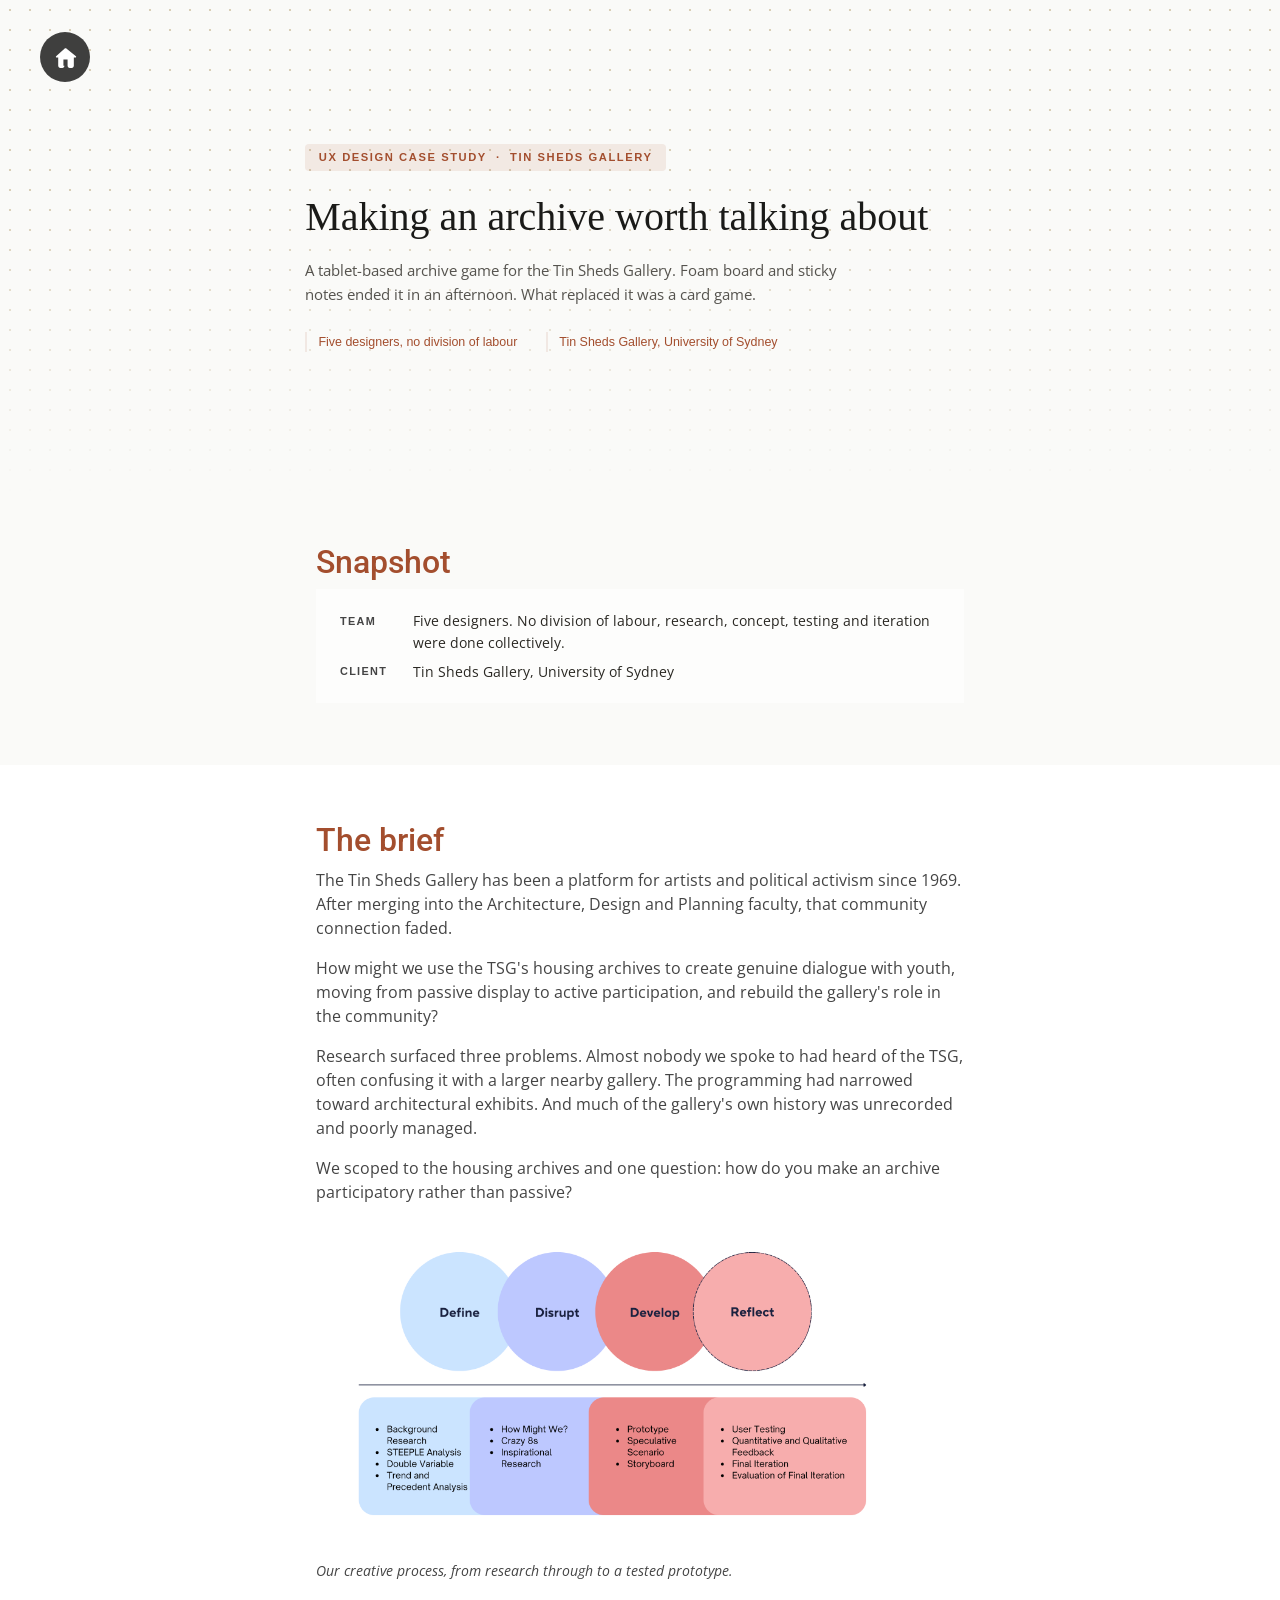
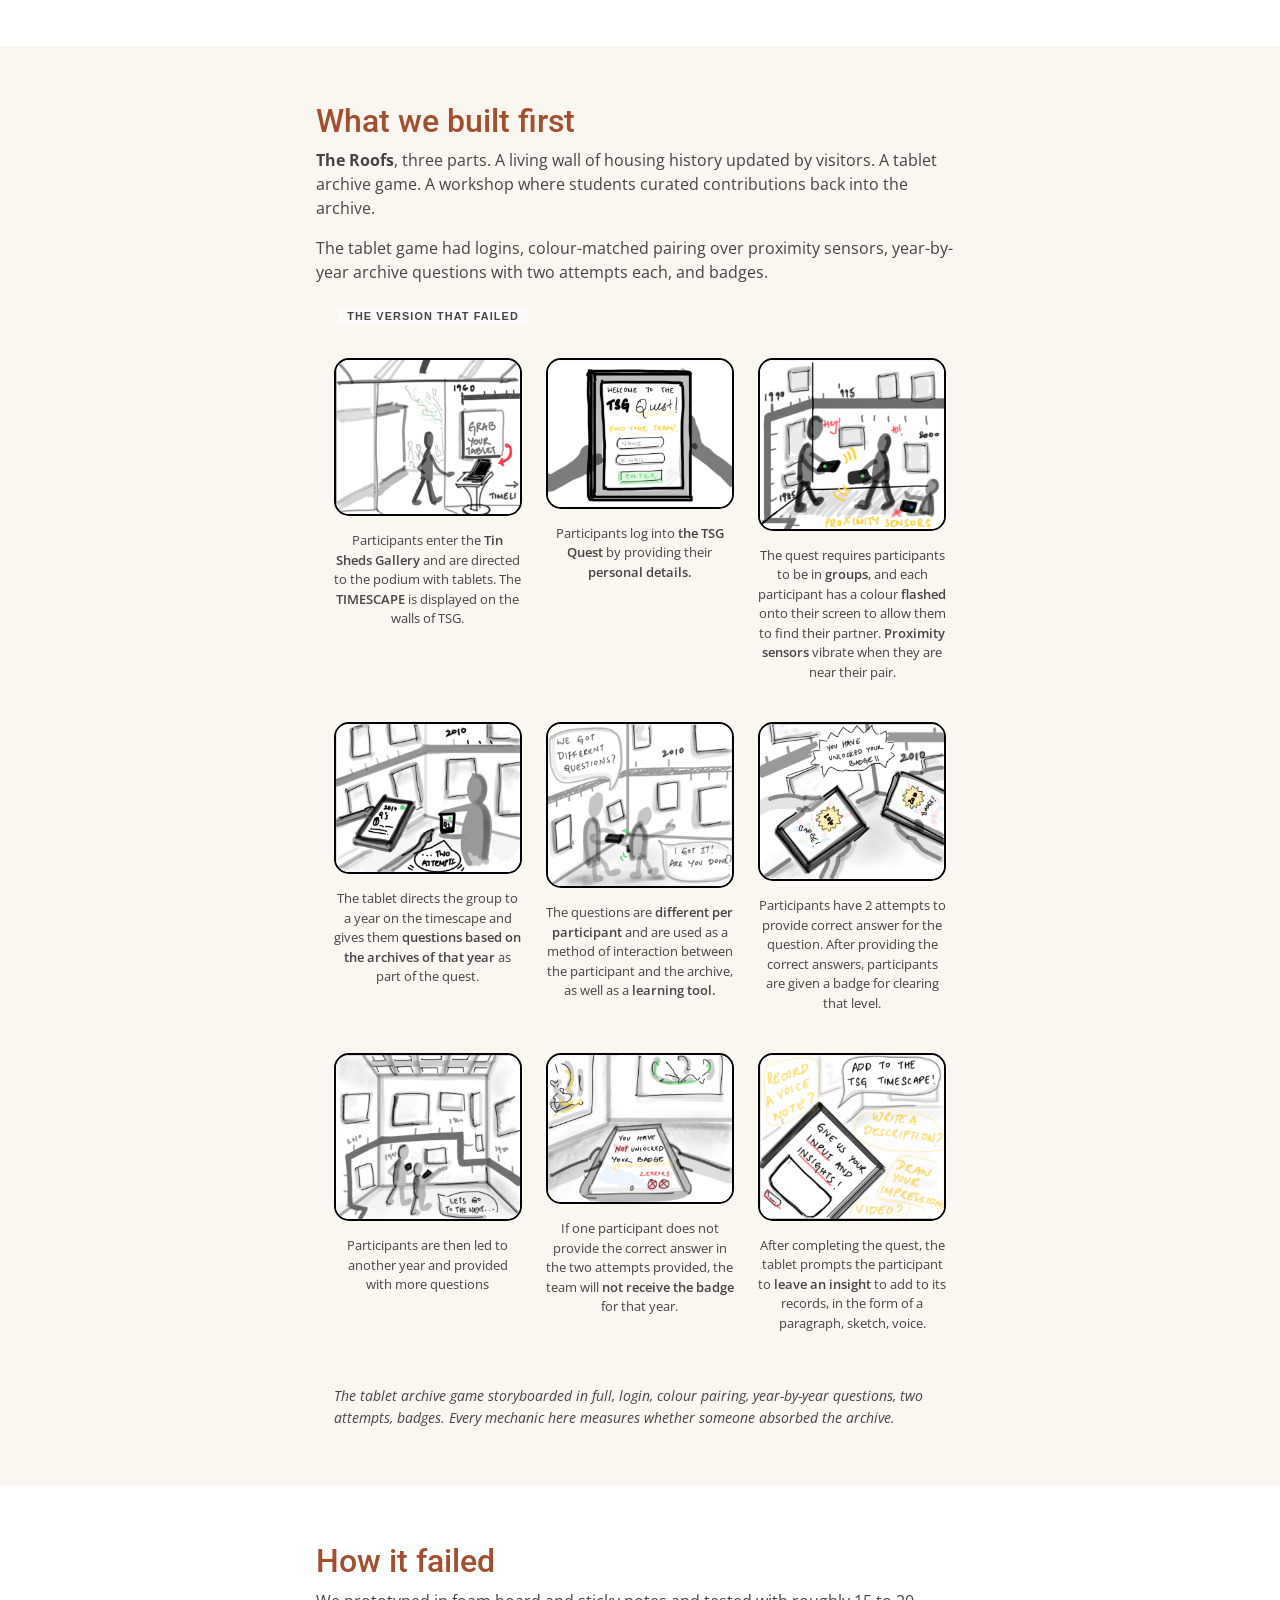
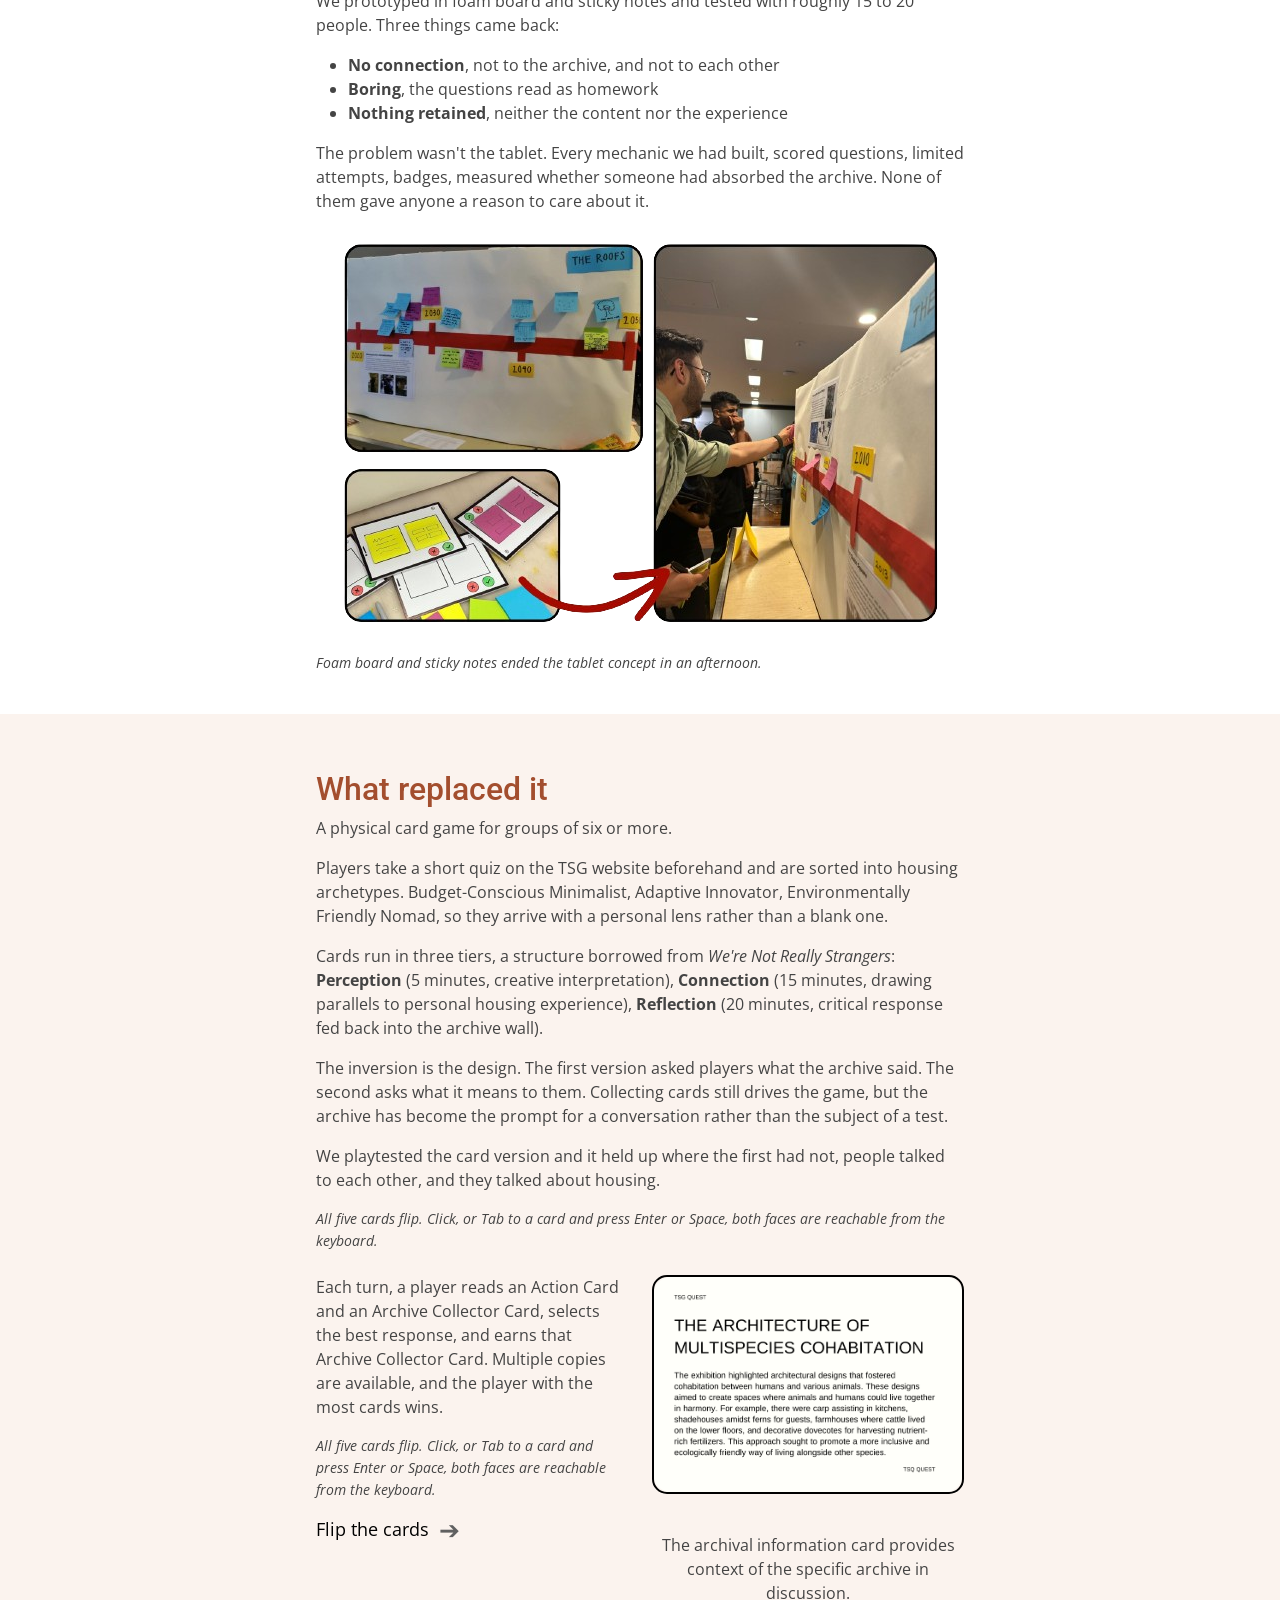
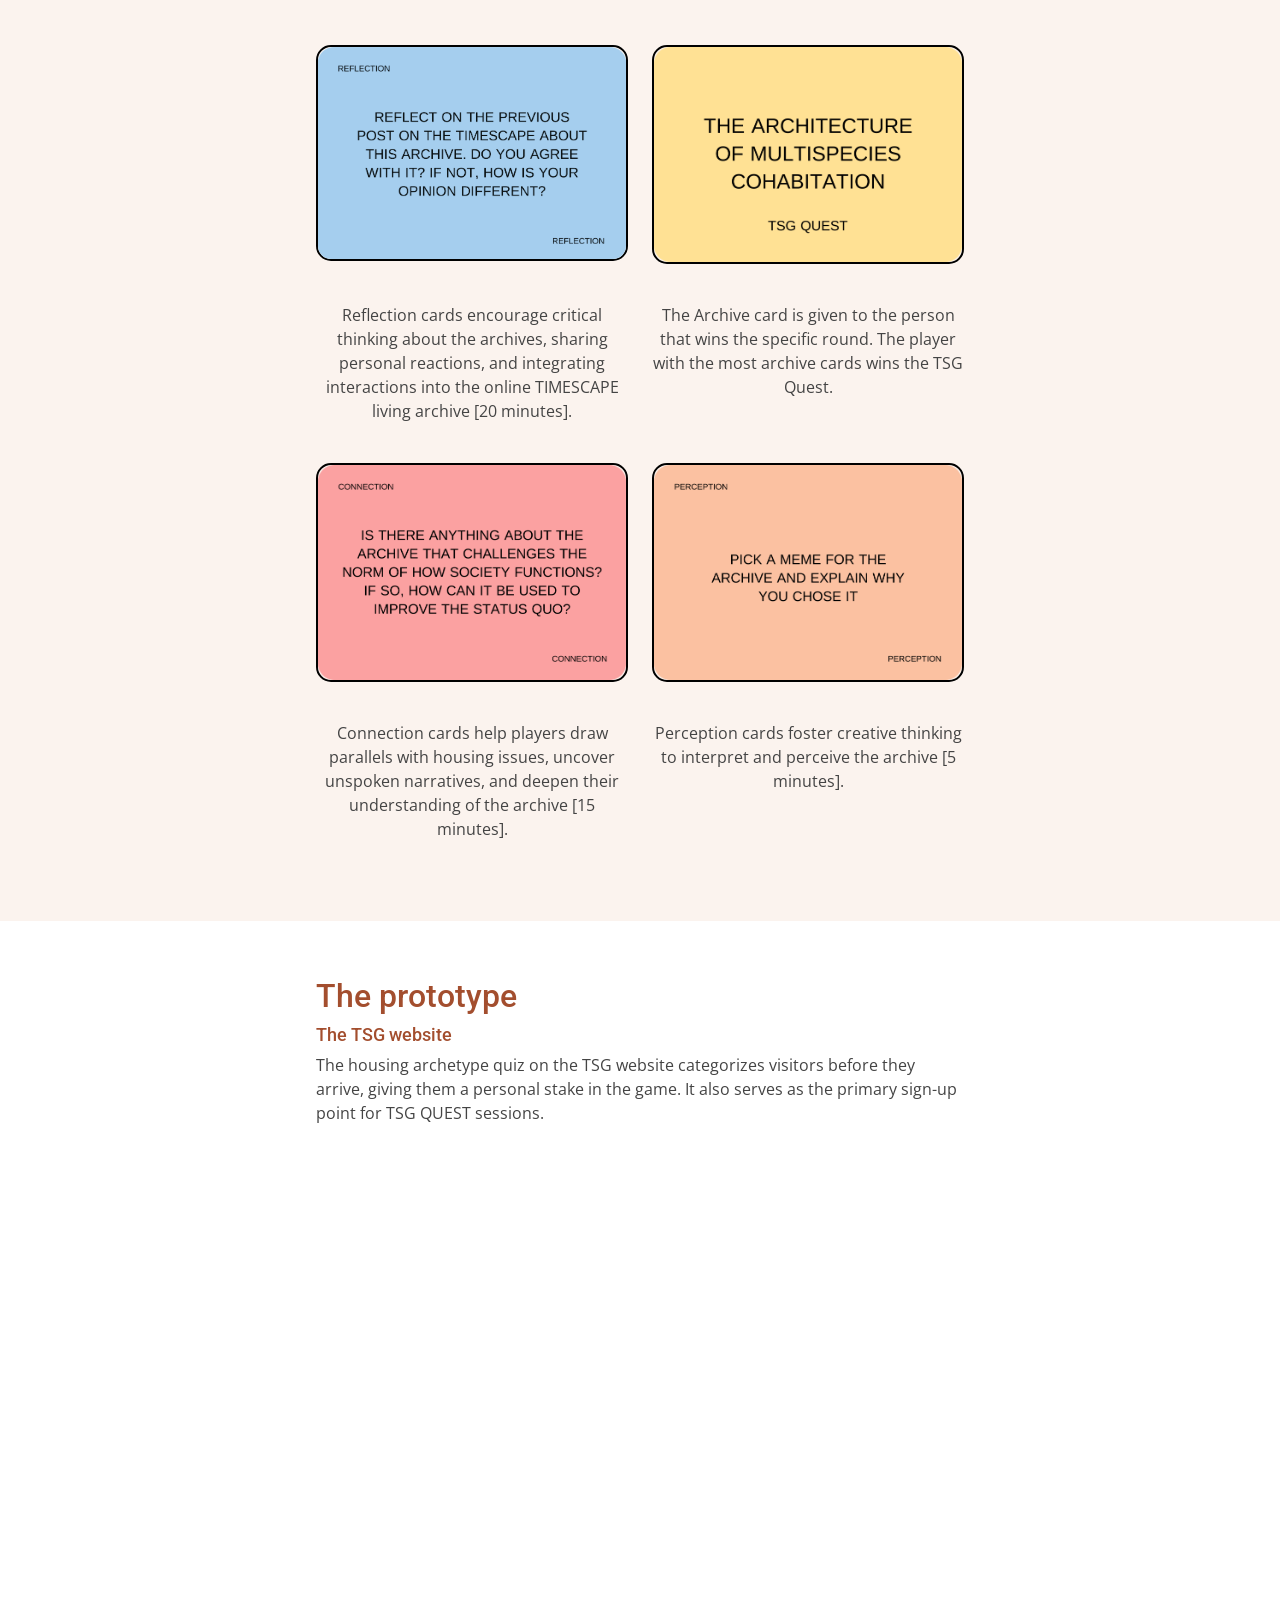
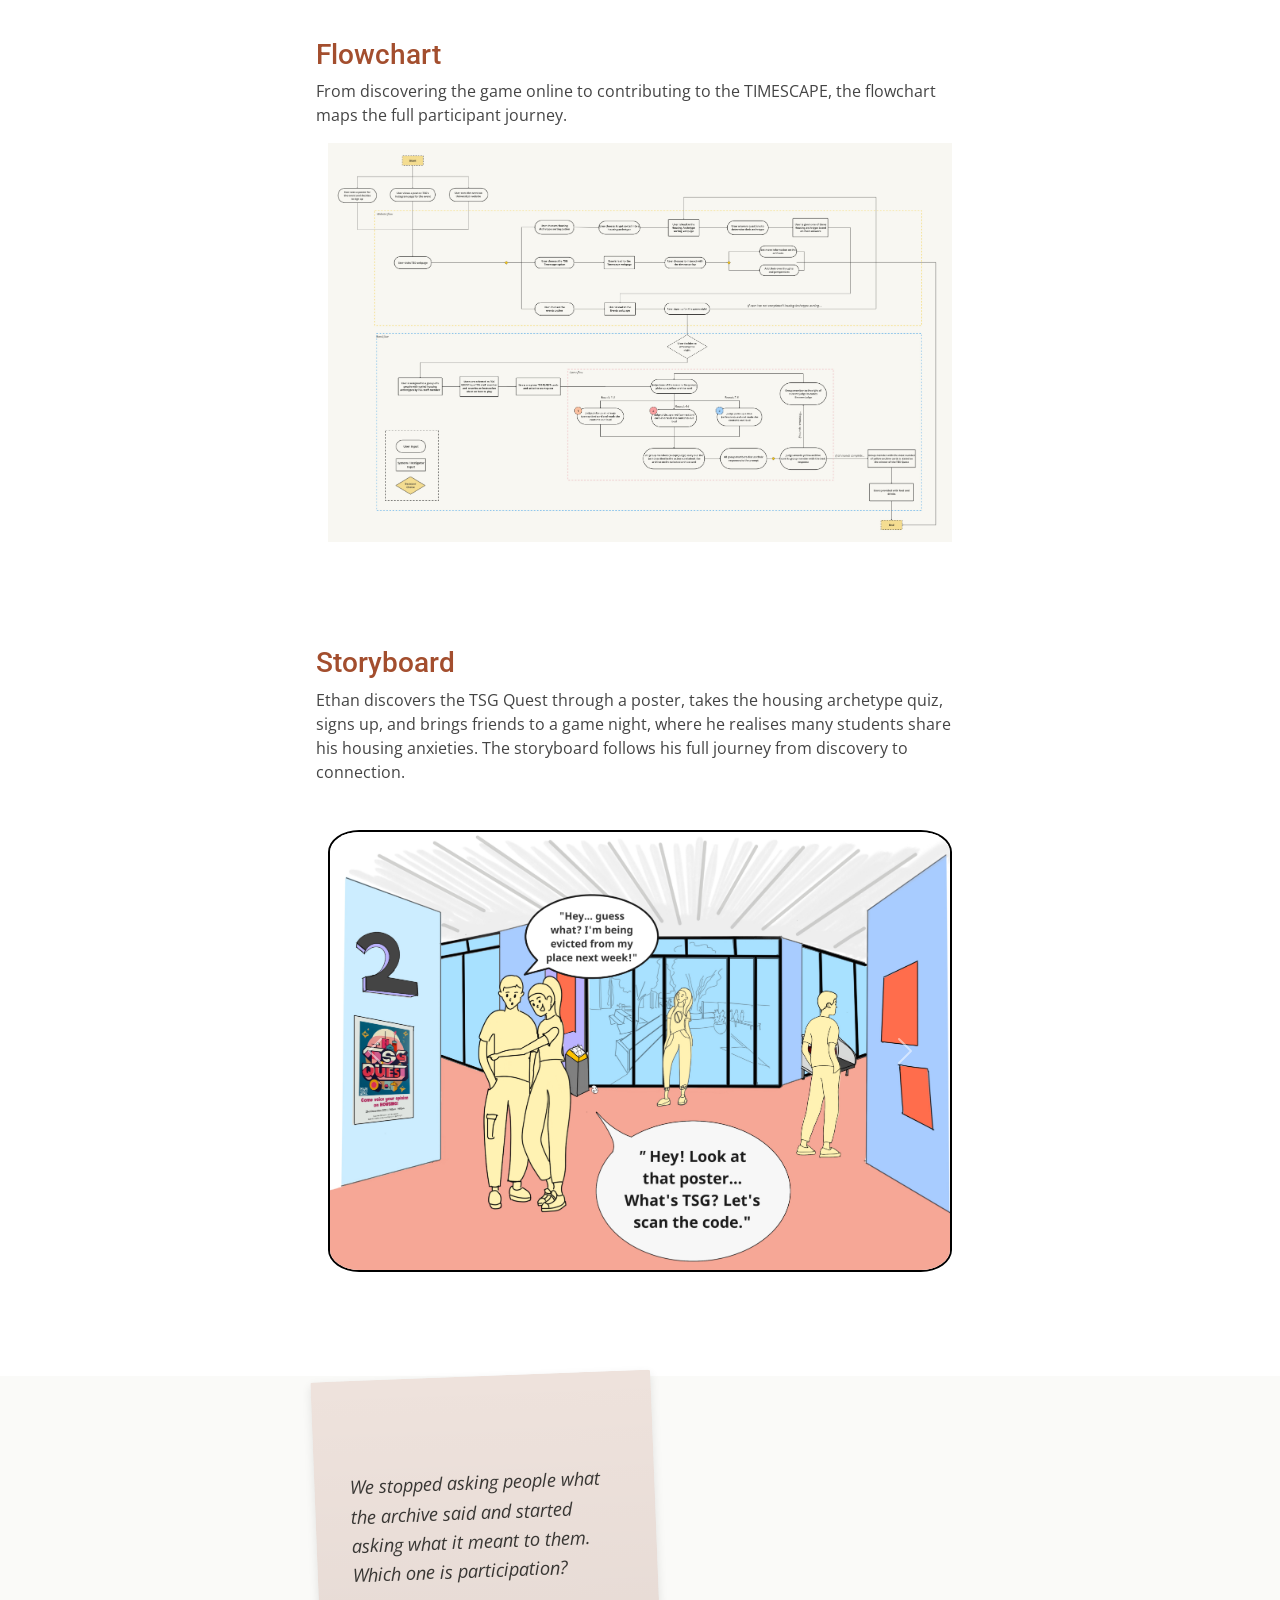
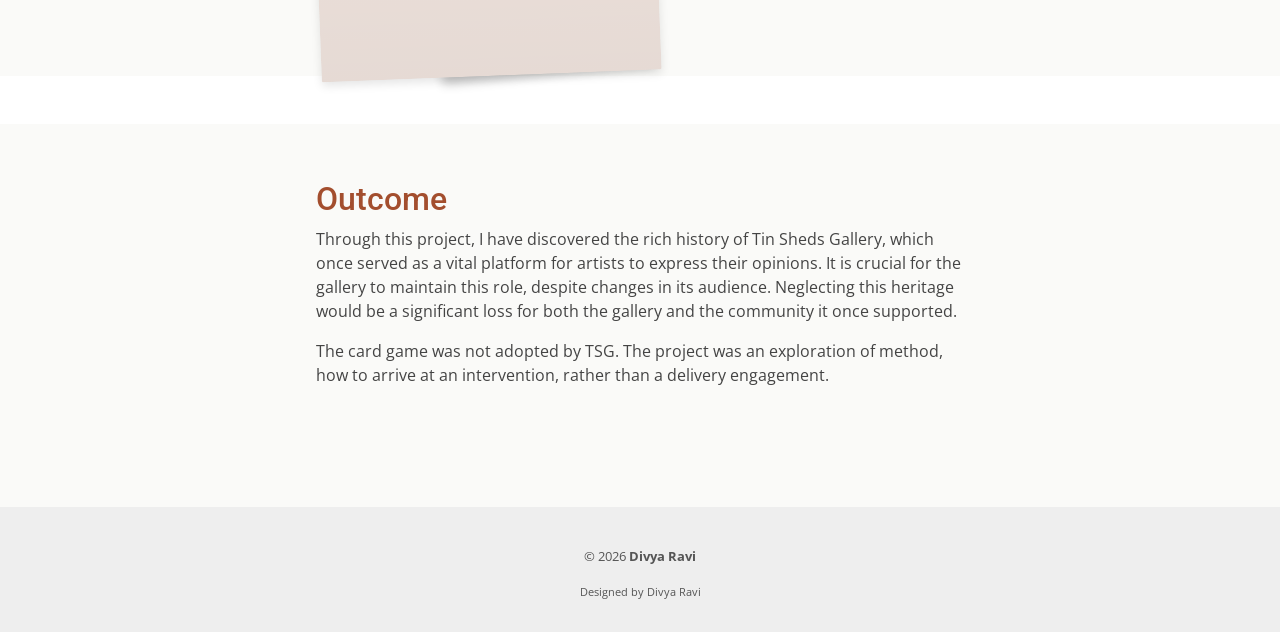
==== commit 9970df1c: "removed big files" ====
--- a/ux-projects/studio_project.html
+++ b/ux-projects/studio_project.html
@@ -455,16 +455,16 @@
           </div>
           </div>
 
-          <div class="container padding"></div>
+          <!-- <div class="container padding"></div>
           <br>
-          <h3>Conceptual video</h3>
+         <h3>Conceptual video</h3>
           <p>The video we created was an attempt to advertise our intervention to the TSG audience to entice them to take part in the event.</p>
           <div class="embed-responsive" style="margin-bottom: 50px; border-radius:5%;">
             <video class="embed-responsive-item" width="100%" controls
                    poster="./assets/img/studio/video-poster.png">
               <source src="./assets/img/studio/video.mp4" type="video/mp4">
               Your browser does not support the video tag.
-            </video>
+            </video>-->
           </div>
         </div>
       </div>
